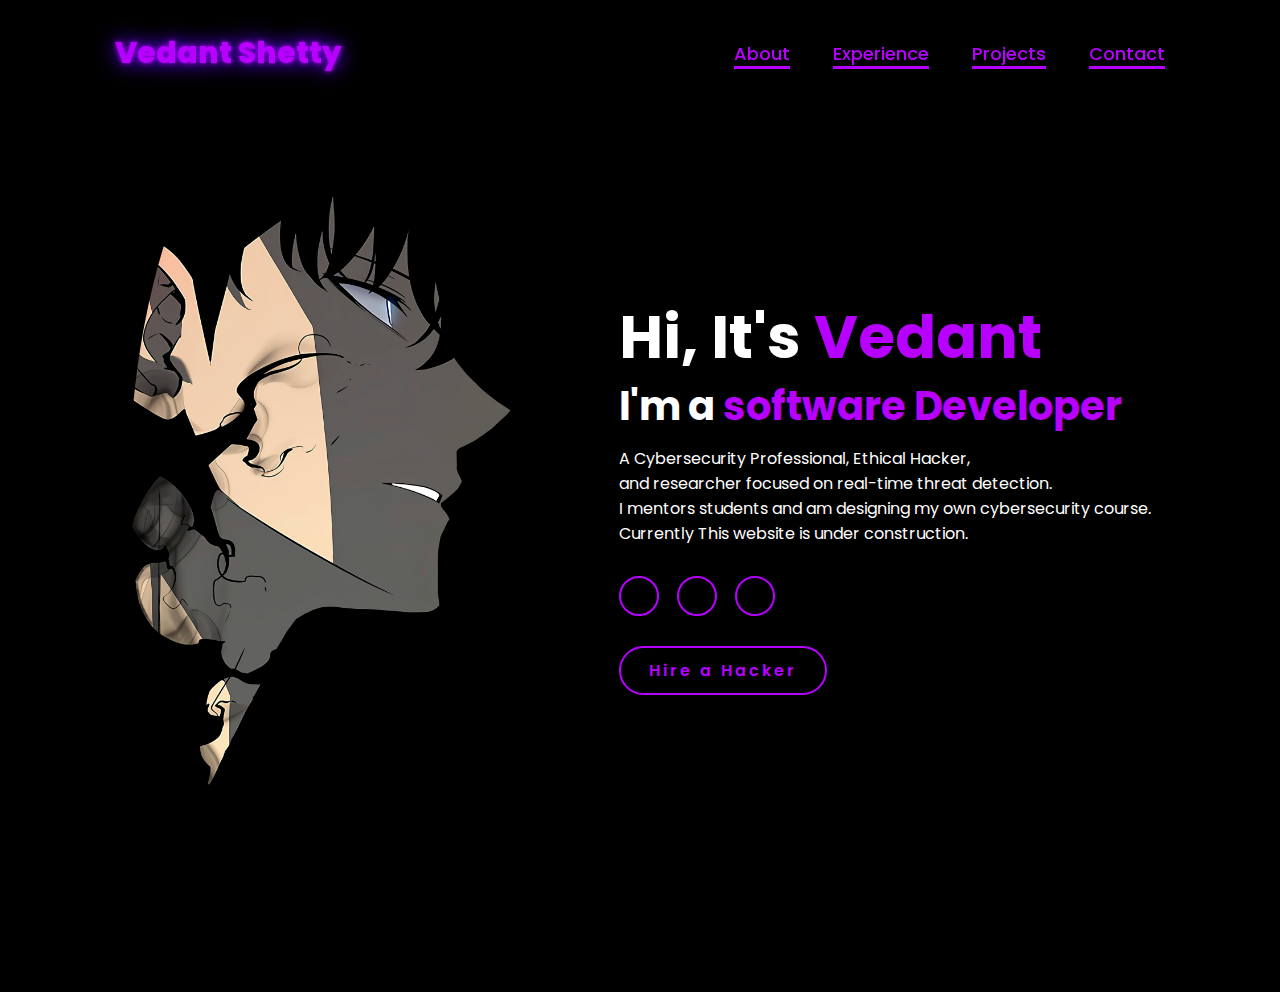
==== index.html @ 790b1e3f "Merge pull request #4 from vedantshetty27/master" ====
<!DOCTYPE html>
<html>
<head>
    <meta charset="UTF-8">
    <meta name="viewport" content="width=device-width, initial-scale=1.0">
    <link rel="stylesheet" href="ref.css">
    <link rel="stylesheet" href="index.css">
    <title>The Lone Ascent</title>
</head>
<body>
    <header>
        <a href="#"class="logo">Vedant Shetty</a>

        <nav> 
            <a href="about.html" class="active">About</a>
            <a href="exp.html" class="active">Experience</a>
            <a href="projects.html" class="active">Projects</a>
            <a href="contact.html" class="active">Contact</a>
        </nav>
    </header>
    <section class="home">
        <div class="home-img">
            <img src="images/main.png" alt="">
        </div>
        <div class="home-content">
            <h1>Hi, It's <span>Vedant</span></h1>
            <h3 class="typing-text">I'm a <span></span></h3>
            <p>A Cybersecurity Professional, Ethical Hacker, </p>
            <p>and researcher focused on real-time threat detection.</p>
            <p>I mentors students and am designing my own cybersecurity course.</p>
            <p>Currently This website is under construction.</p>
            <div class="social-icons">
                <a href="#"><i class="fa-brands fa-linkedin"></i></a>
                <a href="#"><i class="fa-brands fa-github"></i></a>
                <a href="#"><i class="fa-brands fa-x-twitter"></i></a>
            </div>
            <a href="contact.html" class="btn">Hire a Hacker</a>
        </div>
    </section>
</body>
</html>
---- ref.css ----
.fa{font-family:var(--fa-style-family,"Font Awesome 6 Free");font-weight:var(--fa-style,900)}.fa,.fa-brands,.fa-classic,.fa-regular,.fa-sharp,.fa-solid,.fab,.far,.fas{-moz-osx-font-smoothing:grayscale;-webkit-font-smoothing:antialiased;display:var(--fa-display,inline-block);font-style:normal;font-variant:normal;line-height:1;text-rendering:auto}.fa-classic,.fa-regular,.fa-solid,.far,.fas{font-family:"Font Awesome 6 Free"}.fa-brands,.fab{font-family:"Font Awesome 6 Brands"}.fa-1x{font-size:1em}.fa-2x{font-size:2em}.fa-3x{font-size:3em}.fa-4x{font-size:4em}.fa-5x{font-size:5em}.fa-6x{font-size:6em}.fa-7x{font-size:7em}.fa-8x{font-size:8em}.fa-9x{font-size:9em}.fa-10x{font-size:10em}.fa-2xs{font-size:.625em;line-height:.1em;vertical-align:.225em}.fa-xs{font-size:.75em;line-height:.08333em;vertical-align:.125em}.fa-sm{font-size:.875em;line-height:.07143em;vertical-align:.05357em}.fa-lg{font-size:1.25em;line-height:.05em;vertical-align:-.075em}.fa-xl{font-size:1.5em;line-height:.04167em;vertical-align:-.125em}.fa-2xl{font-size:2em;line-height:.03125em;vertical-align:-.1875em}.fa-fw{text-align:center;width:1.25em}.fa-ul{list-style-type:none;margin-left:var(--fa-li-margin,2.5em);padding-left:0}.fa-ul>li{position:relative}.fa-li{left:calc(var(--fa-li-width, 2em)*-1);position:absolute;text-align:center;width:var(--fa-li-width,2em);line-height:inherit}.fa-border{border-radius:var(--fa-border-radius,.1em);border:var(--fa-border-width,.08em) var(--fa-border-style,solid) var(--fa-border-color,#eee);padding:var(--fa-border-padding,.2em .25em .15em)}.fa-pull-left{float:left;margin-right:var(--fa-pull-margin,.3em)}.fa-pull-right{float:right;margin-left:var(--fa-pull-margin,.3em)}.fa-beat{-webkit-animation-name:fa-beat;animation-name:fa-beat;-webkit-animation-delay:var(--fa-animation-delay,0s);animation-delay:var(--fa-animation-delay,0s);-webkit-animation-direction:var(--fa-animation-direction,normal);animation-direction:var(--fa-animation-direction,normal);-webkit-animation-duration:var(--fa-animation-duration,1s);animation-duration:var(--fa-animation-duration,1s);-webkit-animation-iteration-count:var(--fa-animation-iteration-count,infinite);animation-iteration-count:var(--fa-animation-iteration-count,infinite);-webkit-animation-timing-function:var(--fa-animation-timing,ease-in-out);animation-timing-function:var(--fa-animation-timing,ease-in-out)}.fa-bounce{-webkit-animation-name:fa-bounce;animation-name:fa-bounce;-webkit-animation-delay:var(--fa-animation-delay,0s);animation-delay:var(--fa-animation-delay,0s);-webkit-animation-direction:var(--fa-animation-direction,normal);animation-direction:var(--fa-animation-direction,normal);-webkit-animation-duration:var(--fa-animation-duration,1s);animation-duration:var(--fa-animation-duration,1s);-webkit-animation-iteration-count:var(--fa-animation-iteration-count,infinite);animation-iteration-count:var(--fa-animation-iteration-count,infinite);-webkit-animation-timing-function:var(--fa-animation-timing,cubic-bezier(.28,.84,.42,1));animation-timing-function:var(--fa-animation-timing,cubic-bezier(.28,.84,.42,1))}.fa-fade{-webkit-animation-name:fa-fade;animation-name:fa-fade;-webkit-animation-iteration-count:var(--fa-animation-iteration-count,infinite);animation-iteration-count:var(--fa-animation-iteration-count,infinite);-webkit-animation-timing-function:var(--fa-animation-timing,cubic-bezier(.4,0,.6,1));animation-timing-function:var(--fa-animation-timing,cubic-bezier(.4,0,.6,1))}.fa-beat-fade,.fa-fade{-webkit-animation-delay:var(--fa-animation-delay,0s);animation-delay:var(--fa-animation-delay,0s);-webkit-animation-direction:var(--fa-animation-direction,normal);animation-direction:var(--fa-animation-direction,normal);-webkit-animation-duration:var(--fa-animation-duration,1s);animation-duration:var(--fa-animation-duration,1s)}.fa-beat-fade{-webkit-animation-name:fa-beat-fade;animation-name:fa-beat-fade;-webkit-animation-iteration-count:var(--fa-animation-iteration-count,infinite);animation-iteration-count:var(--fa-animation-iteration-count,infinite);-webkit-animation-timing-function:var(--fa-animation-timing,cubic-bezier(.4,0,.6,1));animation-timing-function:var(--fa-animation-timing,cubic-bezier(.4,0,.6,1))}.fa-flip{-webkit-animation-name:fa-flip;animation-name:fa-flip;-webkit-animation-delay:var(--fa-animation-delay,0s);animation-delay:var(--fa-animation-delay,0s);-webkit-animation-direction:var(--fa-animation-direction,normal);animation-direction:var(--fa-animation-direction,normal);-webkit-animation-duration:var(--fa-animation-duration,1s);animation-duration:var(--fa-animation-duration,1s);-webkit-animation-iteration-count:var(--fa-animation-iteration-count,infinite);animation-iteration-count:var(--fa-animation-iteration-count,infinite);-webkit-animation-timing-function:var(--fa-animation-timing,ease-in-out);animation-timing-function:var(--fa-animation-timing,ease-in-out)}.fa-shake{-webkit-animation-name:fa-shake;animation-name:fa-shake;-webkit-animation-duration:var(--fa-animation-duration,1s);animation-duration:var(--fa-animation-duration,1s);-webkit-animation-iteration-count:var(--fa-animation-iteration-count,infinite);animation-iteration-count:var(--fa-animation-iteration-count,infinite);-webkit-animation-timing-function:var(--fa-animation-timing,linear);animation-timing-function:var(--fa-animation-timing,linear)}.fa-shake,.fa-spin{-webkit-animation-delay:var(--fa-animation-delay,0s);animation-delay:var(--fa-animation-delay,0s);-webkit-animation-direction:var(--fa-animation-direction,normal);animation-direction:var(--fa-animation-direction,normal)}.fa-spin{-webkit-animation-name:fa-spin;animation-name:fa-spin;-webkit-animation-duration:var(--fa-animation-duration,2s);animation-duration:var(--fa-animation-duration,2s);-webkit-animation-iteration-count:var(--fa-animation-iteration-count,infinite);animation-iteration-count:var(--fa-animation-iteration-count,infinite);-webkit-animation-timing-function:var(--fa-animation-timing,linear);animation-timing-function:var(--fa-animation-timing,linear)}.fa-spin-reverse{--fa-animation-direction:reverse}.fa-pulse,.fa-spin-pulse{-webkit-animation-name:fa-spin;animation-name:fa-spin;-webkit-animation-direction:var(--fa-animation-direction,normal);animation-direction:var(--fa-animation-direction,normal);-webkit-animation-duration:var(--fa-animation-duration,1s);animation-duration:var(--fa-animation-duration,1s);-webkit-animation-iteration-count:var(--fa-animation-iteration-count,infinite);animation-iteration-count:var(--fa-animation-iteration-count,infinite);-webkit-animation-timing-function:var(--fa-animation-timing,steps(8));animation-timing-function:var(--fa-animation-timing,steps(8))}@media (prefers-reduced-motion:reduce){.fa-beat,.fa-beat-fade,.fa-bounce,.fa-fade,.fa-flip,.fa-pulse,.fa-shake,.fa-spin,.fa-spin-pulse{-webkit-animation-delay:-1ms;animation-delay:-1ms;-webkit-animation-duration:1ms;animation-duration:1ms;-webkit-animation-iteration-count:1;animation-iteration-count:1;-webkit-transition-delay:0s;transition-delay:0s;-webkit-transition-duration:0s;transition-duration:0s}}@-webkit-keyframes fa-beat{0%,90%{-webkit-transform:scale(1);transform:scale(1)}45%{-webkit-transform:scale(var(--fa-beat-scale,1.25));transform:scale(var(--fa-beat-scale,1.25))}}@keyframes fa-beat{0%,90%{-webkit-transform:scale(1);transform:scale(1)}45%{-webkit-transform:scale(var(--fa-beat-scale,1.25));transform:scale(var(--fa-beat-scale,1.25))}}@-webkit-keyframes fa-bounce{0%{-webkit-transform:scale(1) translateY(0);transform:scale(1) translateY(0)}10%{-webkit-transform:scale(var(--fa-bounce-start-scale-x,1.1),var(--fa-bounce-start-scale-y,.9)) translateY(0);transform:scale(var(--fa-bounce-start-scale-x,1.1),var(--fa-bounce-start-scale-y,.9)) translateY(0)}30%{-webkit-transform:scale(var(--fa-bounce-jump-scale-x,.9),var(--fa-bounce-jump-scale-y,1.1)) translateY(var(--fa-bounce-height,-.5em));transform:scale(var(--fa-bounce-jump-scale-x,.9),var(--fa-bounce-jump-scale-y,1.1)) translateY(var(--fa-bounce-height,-.5em))}50%{-webkit-transform:scale(var(--fa-bounce-land-scale-x,1.05),var(--fa-bounce-land-scale-y,.95)) translateY(0);transform:scale(var(--fa-bounce-land-scale-x,1.05),var(--fa-bounce-land-scale-y,.95)) translateY(0)}57%{-webkit-transform:scale(1) translateY(var(--fa-bounce-rebound,-.125em));transform:scale(1) translateY(var(--fa-bounce-rebound,-.125em))}64%{-webkit-transform:scale(1) translateY(0);transform:scale(1) translateY(0)}to{-webkit-transform:scale(1) translateY(0);transform:scale(1) translateY(0)}}@keyframes fa-bounce{0%{-webkit-transform:scale(1) translateY(0);transform:scale(1) translateY(0)}10%{-webkit-transform:scale(var(--fa-bounce-start-scale-x,1.1),var(--fa-bounce-start-scale-y,.9)) translateY(0);transform:scale(var(--fa-bounce-start-scale-x,1.1),var(--fa-bounce-start-scale-y,.9)) translateY(0)}30%{-webkit-transform:scale(var(--fa-bounce-jump-scale-x,.9),var(--fa-bounce-jump-scale-y,1.1)) translateY(var(--fa-bounce-height,-.5em));transform:scale(var(--fa-bounce-jump-scale-x,.9),var(--fa-bounce-jump-scale-y,1.1)) translateY(var(--fa-bounce-height,-.5em))}50%{-webkit-transform:scale(var(--fa-bounce-land-scale-x,1.05),var(--fa-bounce-land-scale-y,.95)) translateY(0);transform:scale(var(--fa-bounce-land-scale-x,1.05),var(--fa-bounce-land-scale-y,.95)) translateY(0)}57%{-webkit-transform:scale(1) translateY(var(--fa-bounce-rebound,-.125em));transform:scale(1) translateY(var(--fa-bounce-rebound,-.125em))}64%{-webkit-transform:scale(1) translateY(0);transform:scale(1) translateY(0)}to{-webkit-transform:scale(1) translateY(0);transform:scale(1) translateY(0)}}@-webkit-keyframes fa-fade{50%{opacity:var(--fa-fade-opacity,.4)}}@keyframes fa-fade{50%{opacity:var(--fa-fade-opacity,.4)}}@-webkit-keyframes fa-beat-fade{0%,to{opacity:var(--fa-beat-fade-opacity,.4);-webkit-transform:scale(1);transform:scale(1)}50%{opacity:1;-webkit-transform:scale(var(--fa-beat-fade-scale,1.125));transform:scale(var(--fa-beat-fade-scale,1.125))}}@keyframes fa-beat-fade{0%,to{opacity:var(--fa-beat-fade-opacity,.4);-webkit-transform:scale(1);transform:scale(1)}50%{opacity:1;-webkit-transform:scale(var(--fa-beat-fade-scale,1.125));transform:scale(var(--fa-beat-fade-scale,1.125))}}@-webkit-keyframes fa-flip{50%{-webkit-transform:rotate3d(var(--fa-flip-x,0),var(--fa-flip-y,1),var(--fa-flip-z,0),var(--fa-flip-angle,-180deg));transform:rotate3d(var(--fa-flip-x,0),var(--fa-flip-y,1),var(--fa-flip-z,0),var(--fa-flip-angle,-180deg))}}@keyframes fa-flip{50%{-webkit-transform:rotate3d(var(--fa-flip-x,0),var(--fa-flip-y,1),var(--fa-flip-z,0),var(--fa-flip-angle,-180deg));transform:rotate3d(var(--fa-flip-x,0),var(--fa-flip-y,1),var(--fa-flip-z,0),var(--fa-flip-angle,-180deg))}}@-webkit-keyframes fa-shake{0%{-webkit-transform:rotate(-15deg);transform:rotate(-15deg)}4%{-webkit-transform:rotate(15deg);transform:rotate(15deg)}8%,24%{-webkit-transform:rotate(-18deg);transform:rotate(-18deg)}12%,28%{-webkit-transform:rotate(18deg);transform:rotate(18deg)}16%{-webkit-transform:rotate(-22deg);transform:rotate(-22deg)}20%{-webkit-transform:rotate(22deg);transform:rotate(22deg)}32%{-webkit-transform:rotate(-12deg);transform:rotate(-12deg)}36%{-webkit-transform:rotate(12deg);transform:rotate(12deg)}40%,to{-webkit-transform:rotate(0deg);transform:rotate(0deg)}}@keyframes fa-shake{0%{-webkit-transform:rotate(-15deg);transform:rotate(-15deg)}4%{-webkit-transform:rotate(15deg);transform:rotate(15deg)}8%,24%{-webkit-transform:rotate(-18deg);transform:rotate(-18deg)}12%,28%{-webkit-transform:rotate(18deg);transform:rotate(18deg)}16%{-webkit-transform:rotate(-22deg);transform:rotate(-22deg)}20%{-webkit-transform:rotate(22deg);transform:rotate(22deg)}32%{-webkit-transform:rotate(-12deg);transform:rotate(-12deg)}36%{-webkit-transform:rotate(12deg);transform:rotate(12deg)}40%,to{-webkit-transform:rotate(0deg);transform:rotate(0deg)}}@-webkit-keyframes fa-spin{0%{-webkit-transform:rotate(0deg);transform:rotate(0deg)}to{-webkit-transform:rotate(1turn);transform:rotate(1turn)}}@keyframes fa-spin{0%{-webkit-transform:rotate(0deg);transform:rotate(0deg)}to{-webkit-transform:rotate(1turn);transform:rotate(1turn)}}.fa-rotate-90{-webkit-transform:rotate(90deg);transform:rotate(90deg)}.fa-rotate-180{-webkit-transform:rotate(180deg);transform:rotate(180deg)}.fa-rotate-270{-webkit-transform:rotate(270deg);transform:rotate(270deg)}.fa-flip-horizontal{-webkit-transform:scaleX(-1);transform:scaleX(-1)}.fa-flip-vertical{-webkit-transform:scaleY(-1);transform:scaleY(-1)}.fa-flip-both,.fa-flip-horizontal.fa-flip-vertical{-webkit-transform:scale(-1);transform:scale(-1)}.fa-rotate-by{-webkit-transform:rotate(var(--fa-rotate-angle,0));transform:rotate(var(--fa-rotate-angle,0))}.fa-stack{display:inline-block;height:2em;line-height:2em;position:relative;vertical-align:middle;width:2.5em}.fa-stack-1x,.fa-stack-2x{left:0;position:absolute;text-align:center;width:100%;z-index:var(--fa-stack-z-index,auto)}.fa-stack-1x{line-height:inherit}.fa-stack-2x{font-size:2em}.fa-inverse{color:var(--fa-inverse,#fff)}

.fa-0:before{content:"\30"}.fa-1:before{content:"\31"}.fa-2:before{content:"\32"}.fa-3:before{content:"\33"}.fa-4:before{content:"\34"}.fa-5:before{content:"\35"}.fa-6:before{content:"\36"}.fa-7:before{content:"\37"}.fa-8:before{content:"\38"}.fa-9:before{content:"\39"}.fa-fill-drip:before{content:"\f576"}.fa-arrows-to-circle:before{content:"\e4bd"}.fa-chevron-circle-right:before,.fa-circle-chevron-right:before{content:"\f138"}.fa-at:before{content:"\40"}.fa-trash-alt:before,.fa-trash-can:before{content:"\f2ed"}.fa-text-height:before{content:"\f034"}.fa-user-times:before,.fa-user-xmark:before{content:"\f235"}.fa-stethoscope:before{content:"\f0f1"}.fa-comment-alt:before,.fa-message:before{content:"\f27a"}.fa-info:before{content:"\f129"}.fa-compress-alt:before,.fa-down-left-and-up-right-to-center:before{content:"\f422"}.fa-explosion:before{content:"\e4e9"}.fa-file-alt:before,.fa-file-lines:before,.fa-file-text:before{content:"\f15c"}.fa-wave-square:before{content:"\f83e"}.fa-ring:before{content:"\f70b"}.fa-building-un:before{content:"\e4d9"}.fa-dice-three:before{content:"\f527"}.fa-calendar-alt:before,.fa-calendar-days:before{content:"\f073"}.fa-anchor-circle-check:before{content:"\e4aa"}.fa-building-circle-arrow-right:before{content:"\e4d1"}.fa-volleyball-ball:before,.fa-volleyball:before{content:"\f45f"}.fa-arrows-up-to-line:before{content:"\e4c2"}.fa-sort-desc:before,.fa-sort-down:before{content:"\f0dd"}.fa-circle-minus:before,.fa-minus-circle:before{content:"\f056"}.fa-door-open:before{content:"\f52b"}.fa-right-from-bracket:before,.fa-sign-out-alt:before{content:"\f2f5"}.fa-atom:before{content:"\f5d2"}.fa-soap:before{content:"\e06e"}.fa-heart-music-camera-bolt:before,.fa-icons:before{content:"\f86d"}.fa-microphone-alt-slash:before,.fa-microphone-lines-slash:before{content:"\f539"}.fa-bridge-circle-check:before{content:"\e4c9"}.fa-pump-medical:before{content:"\e06a"}.fa-fingerprint:before{content:"\f577"}.fa-hand-point-right:before{content:"\f0a4"}.fa-magnifying-glass-location:before,.fa-search-location:before{content:"\f689"}.fa-forward-step:before,.fa-step-forward:before{content:"\f051"}.fa-face-smile-beam:before,.fa-smile-beam:before{content:"\f5b8"}.fa-flag-checkered:before{content:"\f11e"}.fa-football-ball:before,.fa-football:before{content:"\f44e"}.fa-school-circle-exclamation:before{content:"\e56c"}.fa-crop:before{content:"\f125"}.fa-angle-double-down:before,.fa-angles-down:before{content:"\f103"}.fa-users-rectangle:before{content:"\e594"}.fa-people-roof:before{content:"\e537"}.fa-people-line:before{content:"\e534"}.fa-beer-mug-empty:before,.fa-beer:before{content:"\f0fc"}.fa-diagram-predecessor:before{content:"\e477"}.fa-arrow-up-long:before,.fa-long-arrow-up:before{content:"\f176"}.fa-burn:before,.fa-fire-flame-simple:before{content:"\f46a"}.fa-male:before,.fa-person:before{content:"\f183"}.fa-laptop:before{content:"\f109"}.fa-file-csv:before{content:"\f6dd"}.fa-menorah:before{content:"\f676"}.fa-truck-plane:before{content:"\e58f"}.fa-record-vinyl:before{content:"\f8d9"}.fa-face-grin-stars:before,.fa-grin-stars:before{content:"\f587"}.fa-bong:before{content:"\f55c"}.fa-pastafarianism:before,.fa-spaghetti-monster-flying:before{content:"\f67b"}.fa-arrow-down-up-across-line:before{content:"\e4af"}.fa-spoon:before,.fa-utensil-spoon:before{content:"\f2e5"}.fa-jar-wheat:before{content:"\e517"}.fa-envelopes-bulk:before,.fa-mail-bulk:before{content:"\f674"}.fa-file-circle-exclamation:before{content:"\e4eb"}.fa-circle-h:before,.fa-hospital-symbol:before{content:"\f47e"}.fa-pager:before{content:"\f815"}.fa-address-book:before,.fa-contact-book:before{content:"\f2b9"}.fa-strikethrough:before{content:"\f0cc"}.fa-k:before{content:"\4b"}.fa-landmark-flag:before{content:"\e51c"}.fa-pencil-alt:before,.fa-pencil:before{content:"\f303"}.fa-backward:before{content:"\f04a"}.fa-caret-right:before{content:"\f0da"}.fa-comments:before{content:"\f086"}.fa-file-clipboard:before,.fa-paste:before{content:"\f0ea"}.fa-code-pull-request:before{content:"\e13c"}.fa-clipboard-list:before{content:"\f46d"}.fa-truck-loading:before,.fa-truck-ramp-box:before{content:"\f4de"}.fa-user-check:before{content:"\f4fc"}.fa-vial-virus:before{content:"\e597"}.fa-sheet-plastic:before{content:"\e571"}.fa-blog:before{content:"\f781"}.fa-user-ninja:before{content:"\f504"}.fa-person-arrow-up-from-line:before{content:"\e539"}.fa-scroll-torah:before,.fa-torah:before{content:"\f6a0"}.fa-broom-ball:before,.fa-quidditch-broom-ball:before,.fa-quidditch:before{content:"\f458"}.fa-toggle-off:before{content:"\f204"}.fa-archive:before,.fa-box-archive:before{content:"\f187"}.fa-person-drowning:before{content:"\e545"}.fa-arrow-down-9-1:before,.fa-sort-numeric-desc:before,.fa-sort-numeric-down-alt:before{content:"\f886"}.fa-face-grin-tongue-squint:before,.fa-grin-tongue-squint:before{content:"\f58a"}.fa-spray-can:before{content:"\f5bd"}.fa-truck-monster:before{content:"\f63b"}.fa-w:before{content:"\57"}.fa-earth-africa:before,.fa-globe-africa:before{content:"\f57c"}.fa-rainbow:before{content:"\f75b"}.fa-circle-notch:before{content:"\f1ce"}.fa-tablet-alt:before,.fa-tablet-screen-button:before{content:"\f3fa"}.fa-paw:before{content:"\f1b0"}.fa-cloud:before{content:"\f0c2"}.fa-trowel-bricks:before{content:"\e58a"}.fa-face-flushed:before,.fa-flushed:before{content:"\f579"}.fa-hospital-user:before{content:"\f80d"}.fa-tent-arrow-left-right:before{content:"\e57f"}.fa-gavel:before,.fa-legal:before{content:"\f0e3"}.fa-binoculars:before{content:"\f1e5"}.fa-microphone-slash:before{content:"\f131"}.fa-box-tissue:before{content:"\e05b"}.fa-motorcycle:before{content:"\f21c"}.fa-bell-concierge:before,.fa-concierge-bell:before{content:"\f562"}.fa-pen-ruler:before,.fa-pencil-ruler:before{content:"\f5ae"}.fa-people-arrows-left-right:before,.fa-people-arrows:before{content:"\e068"}.fa-mars-and-venus-burst:before{content:"\e523"}.fa-caret-square-right:before,.fa-square-caret-right:before{content:"\f152"}.fa-cut:before,.fa-scissors:before{content:"\f0c4"}.fa-sun-plant-wilt:before{content:"\e57a"}.fa-toilets-portable:before{content:"\e584"}.fa-hockey-puck:before{content:"\f453"}.fa-table:before{content:"\f0ce"}.fa-magnifying-glass-arrow-right:before{content:"\e521"}.fa-digital-tachograph:before,.fa-tachograph-digital:before{content:"\f566"}.fa-users-slash:before{content:"\e073"}.fa-clover:before{content:"\e139"}.fa-mail-reply:before,.fa-reply:before{content:"\f3e5"}.fa-star-and-crescent:before{content:"\f699"}.fa-house-fire:before{content:"\e50c"}.fa-minus-square:before,.fa-square-minus:before{content:"\f146"}.fa-helicopter:before{content:"\f533"}.fa-compass:before{content:"\f14e"}.fa-caret-square-down:before,.fa-square-caret-down:before{content:"\f150"}.fa-file-circle-question:before{content:"\e4ef"}.fa-laptop-code:before{content:"\f5fc"}.fa-swatchbook:before{content:"\f5c3"}.fa-prescription-bottle:before{content:"\f485"}.fa-bars:before,.fa-navicon:before{content:"\f0c9"}.fa-people-group:before{content:"\e533"}.fa-hourglass-3:before,.fa-hourglass-end:before{content:"\f253"}.fa-heart-broken:before,.fa-heart-crack:before{content:"\f7a9"}.fa-external-link-square-alt:before,.fa-square-up-right:before{content:"\f360"}.fa-face-kiss-beam:before,.fa-kiss-beam:before{content:"\f597"}.fa-film:before{content:"\f008"}.fa-ruler-horizontal:before{content:"\f547"}.fa-people-robbery:before{content:"\e536"}.fa-lightbulb:before{content:"\f0eb"}.fa-caret-left:before{content:"\f0d9"}.fa-circle-exclamation:before,.fa-exclamation-circle:before{content:"\f06a"}.fa-school-circle-xmark:before{content:"\e56d"}.fa-arrow-right-from-bracket:before,.fa-sign-out:before{content:"\f08b"}.fa-chevron-circle-down:before,.fa-circle-chevron-down:before{content:"\f13a"}.fa-unlock-alt:before,.fa-unlock-keyhole:before{content:"\f13e"}.fa-cloud-showers-heavy:before{content:"\f740"}.fa-headphones-alt:before,.fa-headphones-simple:before{content:"\f58f"}.fa-sitemap:before{content:"\f0e8"}.fa-circle-dollar-to-slot:before,.fa-donate:before{content:"\f4b9"}.fa-memory:before{content:"\f538"}.fa-road-spikes:before{content:"\e568"}.fa-fire-burner:before{content:"\e4f1"}.fa-flag:before{content:"\f024"}.fa-hanukiah:before{content:"\f6e6"}.fa-feather:before{content:"\f52d"}.fa-volume-down:before,.fa-volume-low:before{content:"\f027"}.fa-comment-slash:before{content:"\f4b3"}.fa-cloud-sun-rain:before{content:"\f743"}.fa-compress:before{content:"\f066"}.fa-wheat-alt:before,.fa-wheat-awn:before{content:"\e2cd"}.fa-ankh:before{content:"\f644"}.fa-hands-holding-child:before{content:"\e4fa"}.fa-asterisk:before{content:"\2a"}.fa-check-square:before,.fa-square-check:before{content:"\f14a"}.fa-peseta-sign:before{content:"\e221"}.fa-header:before,.fa-heading:before{content:"\f1dc"}.fa-ghost:before{content:"\f6e2"}.fa-list-squares:before,.fa-list:before{content:"\f03a"}.fa-phone-square-alt:before,.fa-square-phone-flip:before{content:"\f87b"}.fa-cart-plus:before{content:"\f217"}.fa-gamepad:before{content:"\f11b"}.fa-circle-dot:before,.fa-dot-circle:before{content:"\f192"}.fa-dizzy:before,.fa-face-dizzy:before{content:"\f567"}.fa-egg:before{content:"\f7fb"}.fa-house-medical-circle-xmark:before{content:"\e513"}.fa-campground:before{content:"\f6bb"}.fa-folder-plus:before{content:"\f65e"}.fa-futbol-ball:before,.fa-futbol:before,.fa-soccer-ball:before{content:"\f1e3"}.fa-paint-brush:before,.fa-paintbrush:before{content:"\f1fc"}.fa-lock:before{content:"\f023"}.fa-gas-pump:before{content:"\f52f"}.fa-hot-tub-person:before,.fa-hot-tub:before{content:"\f593"}.fa-map-location:before,.fa-map-marked:before{content:"\f59f"}.fa-house-flood-water:before{content:"\e50e"}.fa-tree:before{content:"\f1bb"}.fa-bridge-lock:before{content:"\e4cc"}.fa-sack-dollar:before{content:"\f81d"}.fa-edit:before,.fa-pen-to-square:before{content:"\f044"}.fa-car-side:before{content:"\f5e4"}.fa-share-alt:before,.fa-share-nodes:before{content:"\f1e0"}.fa-heart-circle-minus:before{content:"\e4ff"}.fa-hourglass-2:before,.fa-hourglass-half:before{content:"\f252"}.fa-microscope:before{content:"\f610"}.fa-sink:before{content:"\e06d"}.fa-bag-shopping:before,.fa-shopping-bag:before{content:"\f290"}.fa-arrow-down-z-a:before,.fa-sort-alpha-desc:before,.fa-sort-alpha-down-alt:before{content:"\f881"}.fa-mitten:before{content:"\f7b5"}.fa-person-rays:before{content:"\e54d"}.fa-users:before{content:"\f0c0"}.fa-eye-slash:before{content:"\f070"}.fa-flask-vial:before{content:"\e4f3"}.fa-hand-paper:before,.fa-hand:before{content:"\f256"}.fa-om:before{content:"\f679"}.fa-worm:before{content:"\e599"}.fa-house-circle-xmark:before{content:"\e50b"}.fa-plug:before{content:"\f1e6"}.fa-chevron-up:before{content:"\f077"}.fa-hand-spock:before{content:"\f259"}.fa-stopwatch:before{content:"\f2f2"}.fa-face-kiss:before,.fa-kiss:before{content:"\f596"}.fa-bridge-circle-xmark:before{content:"\e4cb"}.fa-face-grin-tongue:before,.fa-grin-tongue:before{content:"\f589"}.fa-chess-bishop:before{content:"\f43a"}.fa-face-grin-wink:before,.fa-grin-wink:before{content:"\f58c"}.fa-deaf:before,.fa-deafness:before,.fa-ear-deaf:before,.fa-hard-of-hearing:before{content:"\f2a4"}.fa-road-circle-check:before{content:"\e564"}.fa-dice-five:before{content:"\f523"}.fa-rss-square:before,.fa-square-rss:before{content:"\f143"}.fa-land-mine-on:before{content:"\e51b"}.fa-i-cursor:before{content:"\f246"}.fa-stamp:before{content:"\f5bf"}.fa-stairs:before{content:"\e289"}.fa-i:before{content:"\49"}.fa-hryvnia-sign:before,.fa-hryvnia:before{content:"\f6f2"}.fa-pills:before{content:"\f484"}.fa-face-grin-wide:before,.fa-grin-alt:before{content:"\f581"}.fa-tooth:before{content:"\f5c9"}.fa-v:before{content:"\56"}.fa-bangladeshi-taka-sign:before{content:"\e2e6"}.fa-bicycle:before{content:"\f206"}.fa-rod-asclepius:before,.fa-rod-snake:before,.fa-staff-aesculapius:before,.fa-staff-snake:before{content:"\e579"}.fa-head-side-cough-slash:before{content:"\e062"}.fa-ambulance:before,.fa-truck-medical:before{content:"\f0f9"}.fa-wheat-awn-circle-exclamation:before{content:"\e598"}.fa-snowman:before{content:"\f7d0"}.fa-mortar-pestle:before{content:"\f5a7"}.fa-road-barrier:before{content:"\e562"}.fa-school:before{content:"\f549"}.fa-igloo:before{content:"\f7ae"}.fa-joint:before{content:"\f595"}.fa-angle-right:before{content:"\f105"}.fa-horse:before{content:"\f6f0"}.fa-q:before{content:"\51"}.fa-g:before{content:"\47"}.fa-notes-medical:before{content:"\f481"}.fa-temperature-2:before,.fa-temperature-half:before,.fa-thermometer-2:before,.fa-thermometer-half:before{content:"\f2c9"}.fa-dong-sign:before{content:"\e169"}.fa-capsules:before{content:"\f46b"}.fa-poo-bolt:before,.fa-poo-storm:before{content:"\f75a"}.fa-face-frown-open:before,.fa-frown-open:before{content:"\f57a"}.fa-hand-point-up:before{content:"\f0a6"}.fa-money-bill:before{content:"\f0d6"}.fa-bookmark:before{content:"\f02e"}.fa-align-justify:before{content:"\f039"}.fa-umbrella-beach:before{content:"\f5ca"}.fa-helmet-un:before{content:"\e503"}.fa-bullseye:before{content:"\f140"}.fa-bacon:before{content:"\f7e5"}.fa-hand-point-down:before{content:"\f0a7"}.fa-arrow-up-from-bracket:before{content:"\e09a"}.fa-folder-blank:before,.fa-folder:before{content:"\f07b"}.fa-file-medical-alt:before,.fa-file-waveform:before{content:"\f478"}.fa-radiation:before{content:"\f7b9"}.fa-chart-simple:before{content:"\e473"}.fa-mars-stroke:before{content:"\f229"}.fa-vial:before{content:"\f492"}.fa-dashboard:before,.fa-gauge-med:before,.fa-gauge:before,.fa-tachometer-alt-average:before{content:"\f624"}.fa-magic-wand-sparkles:before,.fa-wand-magic-sparkles:before{content:"\e2ca"}.fa-e:before{content:"\45"}.fa-pen-alt:before,.fa-pen-clip:before{content:"\f305"}.fa-bridge-circle-exclamation:before{content:"\e4ca"}.fa-user:before{content:"\f007"}.fa-school-circle-check:before{content:"\e56b"}.fa-dumpster:before{content:"\f793"}.fa-shuttle-van:before,.fa-van-shuttle:before{content:"\f5b6"}.fa-building-user:before{content:"\e4da"}.fa-caret-square-left:before,.fa-square-caret-left:before{content:"\f191"}.fa-highlighter:before{content:"\f591"}.fa-key:before{content:"\f084"}.fa-bullhorn:before{content:"\f0a1"}.fa-globe:before{content:"\f0ac"}.fa-synagogue:before{content:"\f69b"}.fa-person-half-dress:before{content:"\e548"}.fa-road-bridge:before{content:"\e563"}.fa-location-arrow:before{content:"\f124"}.fa-c:before{content:"\43"}.fa-tablet-button:before{content:"\f10a"}.fa-building-lock:before{content:"\e4d6"}.fa-pizza-slice:before{content:"\f818"}.fa-money-bill-wave:before{content:"\f53a"}.fa-area-chart:before,.fa-chart-area:before{content:"\f1fe"}.fa-house-flag:before{content:"\e50d"}.fa-person-circle-minus:before{content:"\e540"}.fa-ban:before,.fa-cancel:before{content:"\f05e"}.fa-camera-rotate:before{content:"\e0d8"}.fa-air-freshener:before,.fa-spray-can-sparkles:before{content:"\f5d0"}.fa-star:before{content:"\f005"}.fa-repeat:before{content:"\f363"}.fa-cross:before{content:"\f654"}.fa-box:before{content:"\f466"}.fa-venus-mars:before{content:"\f228"}.fa-arrow-pointer:before,.fa-mouse-pointer:before{content:"\f245"}.fa-expand-arrows-alt:before,.fa-maximize:before{content:"\f31e"}.fa-charging-station:before{content:"\f5e7"}.fa-shapes:before,.fa-triangle-circle-square:before{content:"\f61f"}.fa-random:before,.fa-shuffle:before{content:"\f074"}.fa-person-running:before,.fa-running:before{content:"\f70c"}.fa-mobile-retro:before{content:"\e527"}.fa-grip-lines-vertical:before{content:"\f7a5"}.fa-spider:before{content:"\f717"}.fa-hands-bound:before{content:"\e4f9"}.fa-file-invoice-dollar:before{content:"\f571"}.fa-plane-circle-exclamation:before{content:"\e556"}.fa-x-ray:before{content:"\f497"}.fa-spell-check:before{content:"\f891"}.fa-slash:before{content:"\f715"}.fa-computer-mouse:before,.fa-mouse:before{content:"\f8cc"}.fa-arrow-right-to-bracket:before,.fa-sign-in:before{content:"\f090"}.fa-shop-slash:before,.fa-store-alt-slash:before{content:"\e070"}.fa-server:before{content:"\f233"}.fa-virus-covid-slash:before{content:"\e4a9"}.fa-shop-lock:before{content:"\e4a5"}.fa-hourglass-1:before,.fa-hourglass-start:before{content:"\f251"}.fa-blender-phone:before{content:"\f6b6"}.fa-building-wheat:before{content:"\e4db"}.fa-person-breastfeeding:before{content:"\e53a"}.fa-right-to-bracket:before,.fa-sign-in-alt:before{content:"\f2f6"}.fa-venus:before{content:"\f221"}.fa-passport:before{content:"\f5ab"}.fa-heart-pulse:before,.fa-heartbeat:before{content:"\f21e"}.fa-people-carry-box:before,.fa-people-carry:before{content:"\f4ce"}.fa-temperature-high:before{content:"\f769"}.fa-microchip:before{content:"\f2db"}.fa-crown:before{content:"\f521"}.fa-weight-hanging:before{content:"\f5cd"}.fa-xmarks-lines:before{content:"\e59a"}.fa-file-prescription:before{content:"\f572"}.fa-weight-scale:before,.fa-weight:before{content:"\f496"}.fa-user-friends:before,.fa-user-group:before{content:"\f500"}.fa-arrow-up-a-z:before,.fa-sort-alpha-up:before{content:"\f15e"}.fa-chess-knight:before{content:"\f441"}.fa-face-laugh-squint:before,.fa-laugh-squint:before{content:"\f59b"}.fa-wheelchair:before{content:"\f193"}.fa-arrow-circle-up:before,.fa-circle-arrow-up:before{content:"\f0aa"}.fa-toggle-on:before{content:"\f205"}.fa-person-walking:before,.fa-walking:before{content:"\f554"}.fa-l:before{content:"\4c"}.fa-fire:before{content:"\f06d"}.fa-bed-pulse:before,.fa-procedures:before{content:"\f487"}.fa-shuttle-space:before,.fa-space-shuttle:before{content:"\f197"}.fa-face-laugh:before,.fa-laugh:before{content:"\f599"}.fa-folder-open:before{content:"\f07c"}.fa-heart-circle-plus:before{content:"\e500"}.fa-code-fork:before{content:"\e13b"}.fa-city:before{content:"\f64f"}.fa-microphone-alt:before,.fa-microphone-lines:before{content:"\f3c9"}.fa-pepper-hot:before{content:"\f816"}.fa-unlock:before{content:"\f09c"}.fa-colon-sign:before{content:"\e140"}.fa-headset:before{content:"\f590"}.fa-store-slash:before{content:"\e071"}.fa-road-circle-xmark:before{content:"\e566"}.fa-user-minus:before{content:"\f503"}.fa-mars-stroke-up:before,.fa-mars-stroke-v:before{content:"\f22a"}.fa-champagne-glasses:before,.fa-glass-cheers:before{content:"\f79f"}.fa-clipboard:before{content:"\f328"}.fa-house-circle-exclamation:before{content:"\e50a"}.fa-file-arrow-up:before,.fa-file-upload:before{content:"\f574"}.fa-wifi-3:before,.fa-wifi-strong:before,.fa-wifi:before{content:"\f1eb"}.fa-bath:before,.fa-bathtub:before{content:"\f2cd"}.fa-underline:before{content:"\f0cd"}.fa-user-edit:before,.fa-user-pen:before{content:"\f4ff"}.fa-signature:before{content:"\f5b7"}.fa-stroopwafel:before{content:"\f551"}.fa-bold:before{content:"\f032"}.fa-anchor-lock:before{content:"\e4ad"}.fa-building-ngo:before{content:"\e4d7"}.fa-manat-sign:before{content:"\e1d5"}.fa-not-equal:before{content:"\f53e"}.fa-border-style:before,.fa-border-top-left:before{content:"\f853"}.fa-map-location-dot:before,.fa-map-marked-alt:before{content:"\f5a0"}.fa-jedi:before{content:"\f669"}.fa-poll:before,.fa-square-poll-vertical:before{content:"\f681"}.fa-mug-hot:before{content:"\f7b6"}.fa-battery-car:before,.fa-car-battery:before{content:"\f5df"}.fa-gift:before{content:"\f06b"}.fa-dice-two:before{content:"\f528"}.fa-chess-queen:before{content:"\f445"}.fa-glasses:before{content:"\f530"}.fa-chess-board:before{content:"\f43c"}.fa-building-circle-check:before{content:"\e4d2"}.fa-person-chalkboard:before{content:"\e53d"}.fa-mars-stroke-h:before,.fa-mars-stroke-right:before{content:"\f22b"}.fa-hand-back-fist:before,.fa-hand-rock:before{content:"\f255"}.fa-caret-square-up:before,.fa-square-caret-up:before{content:"\f151"}.fa-cloud-showers-water:before{content:"\e4e4"}.fa-bar-chart:before,.fa-chart-bar:before{content:"\f080"}.fa-hands-bubbles:before,.fa-hands-wash:before{content:"\e05e"}.fa-less-than-equal:before{content:"\f537"}.fa-train:before{content:"\f238"}.fa-eye-low-vision:before,.fa-low-vision:before{content:"\f2a8"}.fa-crow:before{content:"\f520"}.fa-sailboat:before{content:"\e445"}.fa-window-restore:before{content:"\f2d2"}.fa-plus-square:before,.fa-square-plus:before{content:"\f0fe"}.fa-torii-gate:before{content:"\f6a1"}.fa-frog:before{content:"\f52e"}.fa-bucket:before{content:"\e4cf"}.fa-image:before{content:"\f03e"}.fa-microphone:before{content:"\f130"}.fa-cow:before{content:"\f6c8"}.fa-caret-up:before{content:"\f0d8"}.fa-screwdriver:before{content:"\f54a"}.fa-folder-closed:before{content:"\e185"}.fa-house-tsunami:before{content:"\e515"}.fa-square-nfi:before{content:"\e576"}.fa-arrow-up-from-ground-water:before{content:"\e4b5"}.fa-glass-martini-alt:before,.fa-martini-glass:before{content:"\f57b"}.fa-rotate-back:before,.fa-rotate-backward:before,.fa-rotate-left:before,.fa-undo-alt:before{content:"\f2ea"}.fa-columns:before,.fa-table-columns:before{content:"\f0db"}.fa-lemon:before{content:"\f094"}.fa-head-side-mask:before{content:"\e063"}.fa-handshake:before{content:"\f2b5"}.fa-gem:before{content:"\f3a5"}.fa-dolly-box:before,.fa-dolly:before{content:"\f472"}.fa-smoking:before{content:"\f48d"}.fa-compress-arrows-alt:before,.fa-minimize:before{content:"\f78c"}.fa-monument:before{content:"\f5a6"}.fa-snowplow:before{content:"\f7d2"}.fa-angle-double-right:before,.fa-angles-right:before{content:"\f101"}.fa-cannabis:before{content:"\f55f"}.fa-circle-play:before,.fa-play-circle:before{content:"\f144"}.fa-tablets:before{content:"\f490"}.fa-ethernet:before{content:"\f796"}.fa-eur:before,.fa-euro-sign:before,.fa-euro:before{content:"\f153"}.fa-chair:before{content:"\f6c0"}.fa-check-circle:before,.fa-circle-check:before{content:"\f058"}.fa-circle-stop:before,.fa-stop-circle:before{content:"\f28d"}.fa-compass-drafting:before,.fa-drafting-compass:before{content:"\f568"}.fa-plate-wheat:before{content:"\e55a"}.fa-icicles:before{content:"\f7ad"}.fa-person-shelter:before{content:"\e54f"}.fa-neuter:before{content:"\f22c"}.fa-id-badge:before{content:"\f2c1"}.fa-marker:before{content:"\f5a1"}.fa-face-laugh-beam:before,.fa-laugh-beam:before{content:"\f59a"}.fa-helicopter-symbol:before{content:"\e502"}.fa-universal-access:before{content:"\f29a"}.fa-chevron-circle-up:before,.fa-circle-chevron-up:before{content:"\f139"}.fa-lari-sign:before{content:"\e1c8"}.fa-volcano:before{content:"\f770"}.fa-person-walking-dashed-line-arrow-right:before{content:"\e553"}.fa-gbp:before,.fa-pound-sign:before,.fa-sterling-sign:before{content:"\f154"}.fa-viruses:before{content:"\e076"}.fa-square-person-confined:before{content:"\e577"}.fa-user-tie:before{content:"\f508"}.fa-arrow-down-long:before,.fa-long-arrow-down:before{content:"\f175"}.fa-tent-arrow-down-to-line:before{content:"\e57e"}.fa-certificate:before{content:"\f0a3"}.fa-mail-reply-all:before,.fa-reply-all:before{content:"\f122"}.fa-suitcase:before{content:"\f0f2"}.fa-person-skating:before,.fa-skating:before{content:"\f7c5"}.fa-filter-circle-dollar:before,.fa-funnel-dollar:before{content:"\f662"}.fa-camera-retro:before{content:"\f083"}.fa-arrow-circle-down:before,.fa-circle-arrow-down:before{content:"\f0ab"}.fa-arrow-right-to-file:before,.fa-file-import:before{content:"\f56f"}.fa-external-link-square:before,.fa-square-arrow-up-right:before{content:"\f14c"}.fa-box-open:before{content:"\f49e"}.fa-scroll:before{content:"\f70e"}.fa-spa:before{content:"\f5bb"}.fa-location-pin-lock:before{content:"\e51f"}.fa-pause:before{content:"\f04c"}.fa-hill-avalanche:before{content:"\e507"}.fa-temperature-0:before,.fa-temperature-empty:before,.fa-thermometer-0:before,.fa-thermometer-empty:before{content:"\f2cb"}.fa-bomb:before{content:"\f1e2"}.fa-registered:before{content:"\f25d"}.fa-address-card:before,.fa-contact-card:before,.fa-vcard:before{content:"\f2bb"}.fa-balance-scale-right:before,.fa-scale-unbalanced-flip:before{content:"\f516"}.fa-subscript:before{content:"\f12c"}.fa-diamond-turn-right:before,.fa-directions:before{content:"\f5eb"}.fa-burst:before{content:"\e4dc"}.fa-house-laptop:before,.fa-laptop-house:before{content:"\e066"}.fa-face-tired:before,.fa-tired:before{content:"\f5c8"}.fa-money-bills:before{content:"\e1f3"}.fa-smog:before{content:"\f75f"}.fa-crutch:before{content:"\f7f7"}.fa-cloud-arrow-up:before,.fa-cloud-upload-alt:before,.fa-cloud-upload:before{content:"\f0ee"}.fa-palette:before{content:"\f53f"}.fa-arrows-turn-right:before{content:"\e4c0"}.fa-vest:before{content:"\e085"}.fa-ferry:before{content:"\e4ea"}.fa-arrows-down-to-people:before{content:"\e4b9"}.fa-seedling:before,.fa-sprout:before{content:"\f4d8"}.fa-arrows-alt-h:before,.fa-left-right:before{content:"\f337"}.fa-boxes-packing:before{content:"\e4c7"}.fa-arrow-circle-left:before,.fa-circle-arrow-left:before{content:"\f0a8"}.fa-group-arrows-rotate:before{content:"\e4f6"}.fa-bowl-food:before{content:"\e4c6"}.fa-candy-cane:before{content:"\f786"}.fa-arrow-down-wide-short:before,.fa-sort-amount-asc:before,.fa-sort-amount-down:before{content:"\f160"}.fa-cloud-bolt:before,.fa-thunderstorm:before{content:"\f76c"}.fa-remove-format:before,.fa-text-slash:before{content:"\f87d"}.fa-face-smile-wink:before,.fa-smile-wink:before{content:"\f4da"}.fa-file-word:before{content:"\f1c2"}.fa-file-powerpoint:before{content:"\f1c4"}.fa-arrows-h:before,.fa-arrows-left-right:before{content:"\f07e"}.fa-house-lock:before{content:"\e510"}.fa-cloud-arrow-down:before,.fa-cloud-download-alt:before,.fa-cloud-download:before{content:"\f0ed"}.fa-children:before{content:"\e4e1"}.fa-blackboard:before,.fa-chalkboard:before{content:"\f51b"}.fa-user-alt-slash:before,.fa-user-large-slash:before{content:"\f4fa"}.fa-envelope-open:before{content:"\f2b6"}.fa-handshake-alt-slash:before,.fa-handshake-simple-slash:before{content:"\e05f"}.fa-mattress-pillow:before{content:"\e525"}.fa-guarani-sign:before{content:"\e19a"}.fa-arrows-rotate:before,.fa-refresh:before,.fa-sync:before{content:"\f021"}.fa-fire-extinguisher:before{content:"\f134"}.fa-cruzeiro-sign:before{content:"\e152"}.fa-greater-than-equal:before{content:"\f532"}.fa-shield-alt:before,.fa-shield-halved:before{content:"\f3ed"}.fa-atlas:before,.fa-book-atlas:before{content:"\f558"}.fa-virus:before{content:"\e074"}.fa-envelope-circle-check:before{content:"\e4e8"}.fa-layer-group:before{content:"\f5fd"}.fa-arrows-to-dot:before{content:"\e4be"}.fa-archway:before{content:"\f557"}.fa-heart-circle-check:before{content:"\e4fd"}.fa-house-chimney-crack:before,.fa-house-damage:before{content:"\f6f1"}.fa-file-archive:before,.fa-file-zipper:before{content:"\f1c6"}.fa-square:before{content:"\f0c8"}.fa-glass-martini:before,.fa-martini-glass-empty:before{content:"\f000"}.fa-couch:before{content:"\f4b8"}.fa-cedi-sign:before{content:"\e0df"}.fa-italic:before{content:"\f033"}.fa-table-cells-column-lock:before{content:"\e678"}.fa-church:before{content:"\f51d"}.fa-comments-dollar:before{content:"\f653"}.fa-democrat:before{content:"\f747"}.fa-z:before{content:"\5a"}.fa-person-skiing:before,.fa-skiing:before{content:"\f7c9"}.fa-road-lock:before{content:"\e567"}.fa-a:before{content:"\41"}.fa-temperature-arrow-down:before,.fa-temperature-down:before{content:"\e03f"}.fa-feather-alt:before,.fa-feather-pointed:before{content:"\f56b"}.fa-p:before{content:"\50"}.fa-snowflake:before{content:"\f2dc"}.fa-newspaper:before{content:"\f1ea"}.fa-ad:before,.fa-rectangle-ad:before{content:"\f641"}.fa-arrow-circle-right:before,.fa-circle-arrow-right:before{content:"\f0a9"}.fa-filter-circle-xmark:before{content:"\e17b"}.fa-locust:before{content:"\e520"}.fa-sort:before,.fa-unsorted:before{content:"\f0dc"}.fa-list-1-2:before,.fa-list-numeric:before,.fa-list-ol:before{content:"\f0cb"}.fa-person-dress-burst:before{content:"\e544"}.fa-money-check-alt:before,.fa-money-check-dollar:before{content:"\f53d"}.fa-vector-square:before{content:"\f5cb"}.fa-bread-slice:before{content:"\f7ec"}.fa-language:before{content:"\f1ab"}.fa-face-kiss-wink-heart:before,.fa-kiss-wink-heart:before{content:"\f598"}.fa-filter:before{content:"\f0b0"}.fa-question:before{content:"\3f"}.fa-file-signature:before{content:"\f573"}.fa-arrows-alt:before,.fa-up-down-left-right:before{content:"\f0b2"}.fa-house-chimney-user:before{content:"\e065"}.fa-hand-holding-heart:before{content:"\f4be"}.fa-puzzle-piece:before{content:"\f12e"}.fa-money-check:before{content:"\f53c"}.fa-star-half-alt:before,.fa-star-half-stroke:before{content:"\f5c0"}.fa-code:before{content:"\f121"}.fa-glass-whiskey:before,.fa-whiskey-glass:before{content:"\f7a0"}.fa-building-circle-exclamation:before{content:"\e4d3"}.fa-magnifying-glass-chart:before{content:"\e522"}.fa-arrow-up-right-from-square:before,.fa-external-link:before{content:"\f08e"}.fa-cubes-stacked:before{content:"\e4e6"}.fa-krw:before,.fa-won-sign:before,.fa-won:before{content:"\f159"}.fa-virus-covid:before{content:"\e4a8"}.fa-austral-sign:before{content:"\e0a9"}.fa-f:before{content:"\46"}.fa-leaf:before{content:"\f06c"}.fa-road:before{content:"\f018"}.fa-cab:before,.fa-taxi:before{content:"\f1ba"}.fa-person-circle-plus:before{content:"\e541"}.fa-chart-pie:before,.fa-pie-chart:before{content:"\f200"}.fa-bolt-lightning:before{content:"\e0b7"}.fa-sack-xmark:before{content:"\e56a"}.fa-file-excel:before{content:"\f1c3"}.fa-file-contract:before{content:"\f56c"}.fa-fish-fins:before{content:"\e4f2"}.fa-building-flag:before{content:"\e4d5"}.fa-face-grin-beam:before,.fa-grin-beam:before{content:"\f582"}.fa-object-ungroup:before{content:"\f248"}.fa-poop:before{content:"\f619"}.fa-location-pin:before,.fa-map-marker:before{content:"\f041"}.fa-kaaba:before{content:"\f66b"}.fa-toilet-paper:before{content:"\f71e"}.fa-hard-hat:before,.fa-hat-hard:before,.fa-helmet-safety:before{content:"\f807"}.fa-eject:before{content:"\f052"}.fa-arrow-alt-circle-right:before,.fa-circle-right:before{content:"\f35a"}.fa-plane-circle-check:before{content:"\e555"}.fa-face-rolling-eyes:before,.fa-meh-rolling-eyes:before{content:"\f5a5"}.fa-object-group:before{content:"\f247"}.fa-chart-line:before,.fa-line-chart:before{content:"\f201"}.fa-mask-ventilator:before{content:"\e524"}.fa-arrow-right:before{content:"\f061"}.fa-map-signs:before,.fa-signs-post:before{content:"\f277"}.fa-cash-register:before{content:"\f788"}.fa-person-circle-question:before{content:"\e542"}.fa-h:before{content:"\48"}.fa-tarp:before{content:"\e57b"}.fa-screwdriver-wrench:before,.fa-tools:before{content:"\f7d9"}.fa-arrows-to-eye:before{content:"\e4bf"}.fa-plug-circle-bolt:before{content:"\e55b"}.fa-heart:before{content:"\f004"}.fa-mars-and-venus:before{content:"\f224"}.fa-home-user:before,.fa-house-user:before{content:"\e1b0"}.fa-dumpster-fire:before{content:"\f794"}.fa-house-crack:before{content:"\e3b1"}.fa-cocktail:before,.fa-martini-glass-citrus:before{content:"\f561"}.fa-face-surprise:before,.fa-surprise:before{content:"\f5c2"}.fa-bottle-water:before{content:"\e4c5"}.fa-circle-pause:before,.fa-pause-circle:before{content:"\f28b"}.fa-toilet-paper-slash:before{content:"\e072"}.fa-apple-alt:before,.fa-apple-whole:before{content:"\f5d1"}.fa-kitchen-set:before{content:"\e51a"}.fa-r:before{content:"\52"}.fa-temperature-1:before,.fa-temperature-quarter:before,.fa-thermometer-1:before,.fa-thermometer-quarter:before{content:"\f2ca"}.fa-cube:before{content:"\f1b2"}.fa-bitcoin-sign:before{content:"\e0b4"}.fa-shield-dog:before{content:"\e573"}.fa-solar-panel:before{content:"\f5ba"}.fa-lock-open:before{content:"\f3c1"}.fa-elevator:before{content:"\e16d"}.fa-money-bill-transfer:before{content:"\e528"}.fa-money-bill-trend-up:before{content:"\e529"}.fa-house-flood-water-circle-arrow-right:before{content:"\e50f"}.fa-poll-h:before,.fa-square-poll-horizontal:before{content:"\f682"}.fa-circle:before{content:"\f111"}.fa-backward-fast:before,.fa-fast-backward:before{content:"\f049"}.fa-recycle:before{content:"\f1b8"}.fa-user-astronaut:before{content:"\f4fb"}.fa-plane-slash:before{content:"\e069"}.fa-trademark:before{content:"\f25c"}.fa-basketball-ball:before,.fa-basketball:before{content:"\f434"}.fa-satellite-dish:before{content:"\f7c0"}.fa-arrow-alt-circle-up:before,.fa-circle-up:before{content:"\f35b"}.fa-mobile-alt:before,.fa-mobile-screen-button:before{content:"\f3cd"}.fa-volume-high:before,.fa-volume-up:before{content:"\f028"}.fa-users-rays:before{content:"\e593"}.fa-wallet:before{content:"\f555"}.fa-clipboard-check:before{content:"\f46c"}.fa-file-audio:before{content:"\f1c7"}.fa-burger:before,.fa-hamburger:before{content:"\f805"}.fa-wrench:before{content:"\f0ad"}.fa-bugs:before{content:"\e4d0"}.fa-rupee-sign:before,.fa-rupee:before{content:"\f156"}.fa-file-image:before{content:"\f1c5"}.fa-circle-question:before,.fa-question-circle:before{content:"\f059"}.fa-plane-departure:before{content:"\f5b0"}.fa-handshake-slash:before{content:"\e060"}.fa-book-bookmark:before{content:"\e0bb"}.fa-code-branch:before{content:"\f126"}.fa-hat-cowboy:before{content:"\f8c0"}.fa-bridge:before{content:"\e4c8"}.fa-phone-alt:before,.fa-phone-flip:before{content:"\f879"}.fa-truck-front:before{content:"\e2b7"}.fa-cat:before{content:"\f6be"}.fa-anchor-circle-exclamation:before{content:"\e4ab"}.fa-truck-field:before{content:"\e58d"}.fa-route:before{content:"\f4d7"}.fa-clipboard-question:before{content:"\e4e3"}.fa-panorama:before{content:"\e209"}.fa-comment-medical:before{content:"\f7f5"}.fa-teeth-open:before{content:"\f62f"}.fa-file-circle-minus:before{content:"\e4ed"}.fa-tags:before{content:"\f02c"}.fa-wine-glass:before{content:"\f4e3"}.fa-fast-forward:before,.fa-forward-fast:before{content:"\f050"}.fa-face-meh-blank:before,.fa-meh-blank:before{content:"\f5a4"}.fa-parking:before,.fa-square-parking:before{content:"\f540"}.fa-house-signal:before{content:"\e012"}.fa-bars-progress:before,.fa-tasks-alt:before{content:"\f828"}.fa-faucet-drip:before{content:"\e006"}.fa-cart-flatbed:before,.fa-dolly-flatbed:before{content:"\f474"}.fa-ban-smoking:before,.fa-smoking-ban:before{content:"\f54d"}.fa-terminal:before{content:"\f120"}.fa-mobile-button:before{content:"\f10b"}.fa-house-medical-flag:before{content:"\e514"}.fa-basket-shopping:before,.fa-shopping-basket:before{content:"\f291"}.fa-tape:before{content:"\f4db"}.fa-bus-alt:before,.fa-bus-simple:before{content:"\f55e"}.fa-eye:before{content:"\f06e"}.fa-face-sad-cry:before,.fa-sad-cry:before{content:"\f5b3"}.fa-audio-description:before{content:"\f29e"}.fa-person-military-to-person:before{content:"\e54c"}.fa-file-shield:before{content:"\e4f0"}.fa-user-slash:before{content:"\f506"}.fa-pen:before{content:"\f304"}.fa-tower-observation:before{content:"\e586"}.fa-file-code:before{content:"\f1c9"}.fa-signal-5:before,.fa-signal-perfect:before,.fa-signal:before{content:"\f012"}.fa-bus:before{content:"\f207"}.fa-heart-circle-xmark:before{content:"\e501"}.fa-home-lg:before,.fa-house-chimney:before{content:"\e3af"}.fa-window-maximize:before{content:"\f2d0"}.fa-face-frown:before,.fa-frown:before{content:"\f119"}.fa-prescription:before{content:"\f5b1"}.fa-shop:before,.fa-store-alt:before{content:"\f54f"}.fa-floppy-disk:before,.fa-save:before{content:"\f0c7"}.fa-vihara:before{content:"\f6a7"}.fa-balance-scale-left:before,.fa-scale-unbalanced:before{content:"\f515"}.fa-sort-asc:before,.fa-sort-up:before{content:"\f0de"}.fa-comment-dots:before,.fa-commenting:before{content:"\f4ad"}.fa-plant-wilt:before{content:"\e5aa"}.fa-diamond:before{content:"\f219"}.fa-face-grin-squint:before,.fa-grin-squint:before{content:"\f585"}.fa-hand-holding-dollar:before,.fa-hand-holding-usd:before{content:"\f4c0"}.fa-bacterium:before{content:"\e05a"}.fa-hand-pointer:before{content:"\f25a"}.fa-drum-steelpan:before{content:"\f56a"}.fa-hand-scissors:before{content:"\f257"}.fa-hands-praying:before,.fa-praying-hands:before{content:"\f684"}.fa-arrow-right-rotate:before,.fa-arrow-rotate-forward:before,.fa-arrow-rotate-right:before,.fa-redo:before{content:"\f01e"}.fa-biohazard:before{content:"\f780"}.fa-location-crosshairs:before,.fa-location:before{content:"\f601"}.fa-mars-double:before{content:"\f227"}.fa-child-dress:before{content:"\e59c"}.fa-users-between-lines:before{content:"\e591"}.fa-lungs-virus:before{content:"\e067"}.fa-face-grin-tears:before,.fa-grin-tears:before{content:"\f588"}.fa-phone:before{content:"\f095"}.fa-calendar-times:before,.fa-calendar-xmark:before{content:"\f273"}.fa-child-reaching:before{content:"\e59d"}.fa-head-side-virus:before{content:"\e064"}.fa-user-cog:before,.fa-user-gear:before{content:"\f4fe"}.fa-arrow-up-1-9:before,.fa-sort-numeric-up:before{content:"\f163"}.fa-door-closed:before{content:"\f52a"}.fa-shield-virus:before{content:"\e06c"}.fa-dice-six:before{content:"\f526"}.fa-mosquito-net:before{content:"\e52c"}.fa-bridge-water:before{content:"\e4ce"}.fa-person-booth:before{content:"\f756"}.fa-text-width:before{content:"\f035"}.fa-hat-wizard:before{content:"\f6e8"}.fa-pen-fancy:before{content:"\f5ac"}.fa-digging:before,.fa-person-digging:before{content:"\f85e"}.fa-trash:before{content:"\f1f8"}.fa-gauge-simple-med:before,.fa-gauge-simple:before,.fa-tachometer-average:before{content:"\f629"}.fa-book-medical:before{content:"\f7e6"}.fa-poo:before{content:"\f2fe"}.fa-quote-right-alt:before,.fa-quote-right:before{content:"\f10e"}.fa-shirt:before,.fa-t-shirt:before,.fa-tshirt:before{content:"\f553"}.fa-cubes:before{content:"\f1b3"}.fa-divide:before{content:"\f529"}.fa-tenge-sign:before,.fa-tenge:before{content:"\f7d7"}.fa-headphones:before{content:"\f025"}.fa-hands-holding:before{content:"\f4c2"}.fa-hands-clapping:before{content:"\e1a8"}.fa-republican:before{content:"\f75e"}.fa-arrow-left:before{content:"\f060"}.fa-person-circle-xmark:before{content:"\e543"}.fa-ruler:before{content:"\f545"}.fa-align-left:before{content:"\f036"}.fa-dice-d6:before{content:"\f6d1"}.fa-restroom:before{content:"\f7bd"}.fa-j:before{content:"\4a"}.fa-users-viewfinder:before{content:"\e595"}.fa-file-video:before{content:"\f1c8"}.fa-external-link-alt:before,.fa-up-right-from-square:before{content:"\f35d"}.fa-table-cells:before,.fa-th:before{content:"\f00a"}.fa-file-pdf:before{content:"\f1c1"}.fa-bible:before,.fa-book-bible:before{content:"\f647"}.fa-o:before{content:"\4f"}.fa-medkit:before,.fa-suitcase-medical:before{content:"\f0fa"}.fa-user-secret:before{content:"\f21b"}.fa-otter:before{content:"\f700"}.fa-female:before,.fa-person-dress:before{content:"\f182"}.fa-comment-dollar:before{content:"\f651"}.fa-briefcase-clock:before,.fa-business-time:before{content:"\f64a"}.fa-table-cells-large:before,.fa-th-large:before{content:"\f009"}.fa-book-tanakh:before,.fa-tanakh:before{content:"\f827"}.fa-phone-volume:before,.fa-volume-control-phone:before{content:"\f2a0"}.fa-hat-cowboy-side:before{content:"\f8c1"}.fa-clipboard-user:before{content:"\f7f3"}.fa-child:before{content:"\f1ae"}.fa-lira-sign:before{content:"\f195"}.fa-satellite:before{content:"\f7bf"}.fa-plane-lock:before{content:"\e558"}.fa-tag:before{content:"\f02b"}.fa-comment:before{content:"\f075"}.fa-birthday-cake:before,.fa-cake-candles:before,.fa-cake:before{content:"\f1fd"}.fa-envelope:before{content:"\f0e0"}.fa-angle-double-up:before,.fa-angles-up:before{content:"\f102"}.fa-paperclip:before{content:"\f0c6"}.fa-arrow-right-to-city:before{content:"\e4b3"}.fa-ribbon:before{content:"\f4d6"}.fa-lungs:before{content:"\f604"}.fa-arrow-up-9-1:before,.fa-sort-numeric-up-alt:before{content:"\f887"}.fa-litecoin-sign:before{content:"\e1d3"}.fa-border-none:before{content:"\f850"}.fa-circle-nodes:before{content:"\e4e2"}.fa-parachute-box:before{content:"\f4cd"}.fa-indent:before{content:"\f03c"}.fa-truck-field-un:before{content:"\e58e"}.fa-hourglass-empty:before,.fa-hourglass:before{content:"\f254"}.fa-mountain:before{content:"\f6fc"}.fa-user-doctor:before,.fa-user-md:before{content:"\f0f0"}.fa-circle-info:before,.fa-info-circle:before{content:"\f05a"}.fa-cloud-meatball:before{content:"\f73b"}.fa-camera-alt:before,.fa-camera:before{content:"\f030"}.fa-square-virus:before{content:"\e578"}.fa-meteor:before{content:"\f753"}.fa-car-on:before{content:"\e4dd"}.fa-sleigh:before{content:"\f7cc"}.fa-arrow-down-1-9:before,.fa-sort-numeric-asc:before,.fa-sort-numeric-down:before{content:"\f162"}.fa-hand-holding-droplet:before,.fa-hand-holding-water:before{content:"\f4c1"}.fa-water:before{content:"\f773"}.fa-calendar-check:before{content:"\f274"}.fa-braille:before{content:"\f2a1"}.fa-prescription-bottle-alt:before,.fa-prescription-bottle-medical:before{content:"\f486"}.fa-landmark:before{content:"\f66f"}.fa-truck:before{content:"\f0d1"}.fa-crosshairs:before{content:"\f05b"}.fa-person-cane:before{content:"\e53c"}.fa-tent:before{content:"\e57d"}.fa-vest-patches:before{content:"\e086"}.fa-check-double:before{content:"\f560"}.fa-arrow-down-a-z:before,.fa-sort-alpha-asc:before,.fa-sort-alpha-down:before{content:"\f15d"}.fa-money-bill-wheat:before{content:"\e52a"}.fa-cookie:before{content:"\f563"}.fa-arrow-left-rotate:before,.fa-arrow-rotate-back:before,.fa-arrow-rotate-backward:before,.fa-arrow-rotate-left:before,.fa-undo:before{content:"\f0e2"}.fa-hard-drive:before,.fa-hdd:before{content:"\f0a0"}.fa-face-grin-squint-tears:before,.fa-grin-squint-tears:before{content:"\f586"}.fa-dumbbell:before{content:"\f44b"}.fa-list-alt:before,.fa-rectangle-list:before{content:"\f022"}.fa-tarp-droplet:before{content:"\e57c"}.fa-house-medical-circle-check:before{content:"\e511"}.fa-person-skiing-nordic:before,.fa-skiing-nordic:before{content:"\f7ca"}.fa-calendar-plus:before{content:"\f271"}.fa-plane-arrival:before{content:"\f5af"}.fa-arrow-alt-circle-left:before,.fa-circle-left:before{content:"\f359"}.fa-subway:before,.fa-train-subway:before{content:"\f239"}.fa-chart-gantt:before{content:"\e0e4"}.fa-indian-rupee-sign:before,.fa-indian-rupee:before,.fa-inr:before{content:"\e1bc"}.fa-crop-alt:before,.fa-crop-simple:before{content:"\f565"}.fa-money-bill-1:before,.fa-money-bill-alt:before{content:"\f3d1"}.fa-left-long:before,.fa-long-arrow-alt-left:before{content:"\f30a"}.fa-dna:before{content:"\f471"}.fa-virus-slash:before{content:"\e075"}.fa-minus:before,.fa-subtract:before{content:"\f068"}.fa-chess:before{content:"\f439"}.fa-arrow-left-long:before,.fa-long-arrow-left:before{content:"\f177"}.fa-plug-circle-check:before{content:"\e55c"}.fa-street-view:before{content:"\f21d"}.fa-franc-sign:before{content:"\e18f"}.fa-volume-off:before{content:"\f026"}.fa-american-sign-language-interpreting:before,.fa-asl-interpreting:before,.fa-hands-american-sign-language-interpreting:before,.fa-hands-asl-interpreting:before{content:"\f2a3"}.fa-cog:before,.fa-gear:before{content:"\f013"}.fa-droplet-slash:before,.fa-tint-slash:before{content:"\f5c7"}.fa-mosque:before{content:"\f678"}.fa-mosquito:before{content:"\e52b"}.fa-star-of-david:before{content:"\f69a"}.fa-person-military-rifle:before{content:"\e54b"}.fa-cart-shopping:before,.fa-shopping-cart:before{content:"\f07a"}.fa-vials:before{content:"\f493"}.fa-plug-circle-plus:before{content:"\e55f"}.fa-place-of-worship:before{content:"\f67f"}.fa-grip-vertical:before{content:"\f58e"}.fa-arrow-turn-up:before,.fa-level-up:before{content:"\f148"}.fa-u:before{content:"\55"}.fa-square-root-alt:before,.fa-square-root-variable:before{content:"\f698"}.fa-clock-four:before,.fa-clock:before{content:"\f017"}.fa-backward-step:before,.fa-step-backward:before{content:"\f048"}.fa-pallet:before{content:"\f482"}.fa-faucet:before{content:"\e005"}.fa-baseball-bat-ball:before{content:"\f432"}.fa-s:before{content:"\53"}.fa-timeline:before{content:"\e29c"}.fa-keyboard:before{content:"\f11c"}.fa-caret-down:before{content:"\f0d7"}.fa-clinic-medical:before,.fa-house-chimney-medical:before{content:"\f7f2"}.fa-temperature-3:before,.fa-temperature-three-quarters:before,.fa-thermometer-3:before,.fa-thermometer-three-quarters:before{content:"\f2c8"}.fa-mobile-android-alt:before,.fa-mobile-screen:before{content:"\f3cf"}.fa-plane-up:before{content:"\e22d"}.fa-piggy-bank:before{content:"\f4d3"}.fa-battery-3:before,.fa-battery-half:before{content:"\f242"}.fa-mountain-city:before{content:"\e52e"}.fa-coins:before{content:"\f51e"}.fa-khanda:before{content:"\f66d"}.fa-sliders-h:before,.fa-sliders:before{content:"\f1de"}.fa-folder-tree:before{content:"\f802"}.fa-network-wired:before{content:"\f6ff"}.fa-map-pin:before{content:"\f276"}.fa-hamsa:before{content:"\f665"}.fa-cent-sign:before{content:"\e3f5"}.fa-flask:before{content:"\f0c3"}.fa-person-pregnant:before{content:"\e31e"}.fa-wand-sparkles:before{content:"\f72b"}.fa-ellipsis-v:before,.fa-ellipsis-vertical:before{content:"\f142"}.fa-ticket:before{content:"\f145"}.fa-power-off:before{content:"\f011"}.fa-long-arrow-alt-right:before,.fa-right-long:before{content:"\f30b"}.fa-flag-usa:before{content:"\f74d"}.fa-laptop-file:before{content:"\e51d"}.fa-teletype:before,.fa-tty:before{content:"\f1e4"}.fa-diagram-next:before{content:"\e476"}.fa-person-rifle:before{content:"\e54e"}.fa-house-medical-circle-exclamation:before{content:"\e512"}.fa-closed-captioning:before{content:"\f20a"}.fa-hiking:before,.fa-person-hiking:before{content:"\f6ec"}.fa-venus-double:before{content:"\f226"}.fa-images:before{content:"\f302"}.fa-calculator:before{content:"\f1ec"}.fa-people-pulling:before{content:"\e535"}.fa-n:before{content:"\4e"}.fa-cable-car:before,.fa-tram:before{content:"\f7da"}.fa-cloud-rain:before{content:"\f73d"}.fa-building-circle-xmark:before{content:"\e4d4"}.fa-ship:before{content:"\f21a"}.fa-arrows-down-to-line:before{content:"\e4b8"}.fa-download:before{content:"\f019"}.fa-face-grin:before,.fa-grin:before{content:"\f580"}.fa-backspace:before,.fa-delete-left:before{content:"\f55a"}.fa-eye-dropper-empty:before,.fa-eye-dropper:before,.fa-eyedropper:before{content:"\f1fb"}.fa-file-circle-check:before{content:"\e5a0"}.fa-forward:before{content:"\f04e"}.fa-mobile-android:before,.fa-mobile-phone:before,.fa-mobile:before{content:"\f3ce"}.fa-face-meh:before,.fa-meh:before{content:"\f11a"}.fa-align-center:before{content:"\f037"}.fa-book-dead:before,.fa-book-skull:before{content:"\f6b7"}.fa-drivers-license:before,.fa-id-card:before{content:"\f2c2"}.fa-dedent:before,.fa-outdent:before{content:"\f03b"}.fa-heart-circle-exclamation:before{content:"\e4fe"}.fa-home-alt:before,.fa-home-lg-alt:before,.fa-home:before,.fa-house:before{content:"\f015"}.fa-calendar-week:before{content:"\f784"}.fa-laptop-medical:before{content:"\f812"}.fa-b:before{content:"\42"}.fa-file-medical:before{content:"\f477"}.fa-dice-one:before{content:"\f525"}.fa-kiwi-bird:before{content:"\f535"}.fa-arrow-right-arrow-left:before,.fa-exchange:before{content:"\f0ec"}.fa-redo-alt:before,.fa-rotate-forward:before,.fa-rotate-right:before{content:"\f2f9"}.fa-cutlery:before,.fa-utensils:before{content:"\f2e7"}.fa-arrow-up-wide-short:before,.fa-sort-amount-up:before{content:"\f161"}.fa-mill-sign:before{content:"\e1ed"}.fa-bowl-rice:before{content:"\e2eb"}.fa-skull:before{content:"\f54c"}.fa-broadcast-tower:before,.fa-tower-broadcast:before{content:"\f519"}.fa-truck-pickup:before{content:"\f63c"}.fa-long-arrow-alt-up:before,.fa-up-long:before{content:"\f30c"}.fa-stop:before{content:"\f04d"}.fa-code-merge:before{content:"\f387"}.fa-upload:before{content:"\f093"}.fa-hurricane:before{content:"\f751"}.fa-mound:before{content:"\e52d"}.fa-toilet-portable:before{content:"\e583"}.fa-compact-disc:before{content:"\f51f"}.fa-file-arrow-down:before,.fa-file-download:before{content:"\f56d"}.fa-caravan:before{content:"\f8ff"}.fa-shield-cat:before{content:"\e572"}.fa-bolt:before,.fa-zap:before{content:"\f0e7"}.fa-glass-water:before{content:"\e4f4"}.fa-oil-well:before{content:"\e532"}.fa-vault:before{content:"\e2c5"}.fa-mars:before{content:"\f222"}.fa-toilet:before{content:"\f7d8"}.fa-plane-circle-xmark:before{content:"\e557"}.fa-cny:before,.fa-jpy:before,.fa-rmb:before,.fa-yen-sign:before,.fa-yen:before{content:"\f157"}.fa-rouble:before,.fa-rub:before,.fa-ruble-sign:before,.fa-ruble:before{content:"\f158"}.fa-sun:before{content:"\f185"}.fa-guitar:before{content:"\f7a6"}.fa-face-laugh-wink:before,.fa-laugh-wink:before{content:"\f59c"}.fa-horse-head:before{content:"\f7ab"}.fa-bore-hole:before{content:"\e4c3"}.fa-industry:before{content:"\f275"}.fa-arrow-alt-circle-down:before,.fa-circle-down:before{content:"\f358"}.fa-arrows-turn-to-dots:before{content:"\e4c1"}.fa-florin-sign:before{content:"\e184"}.fa-arrow-down-short-wide:before,.fa-sort-amount-desc:before,.fa-sort-amount-down-alt:before{content:"\f884"}.fa-less-than:before{content:"\3c"}.fa-angle-down:before{content:"\f107"}.fa-car-tunnel:before{content:"\e4de"}.fa-head-side-cough:before{content:"\e061"}.fa-grip-lines:before{content:"\f7a4"}.fa-thumbs-down:before{content:"\f165"}.fa-user-lock:before{content:"\f502"}.fa-arrow-right-long:before,.fa-long-arrow-right:before{content:"\f178"}.fa-anchor-circle-xmark:before{content:"\e4ac"}.fa-ellipsis-h:before,.fa-ellipsis:before{content:"\f141"}.fa-chess-pawn:before{content:"\f443"}.fa-first-aid:before,.fa-kit-medical:before{content:"\f479"}.fa-person-through-window:before{content:"\e5a9"}.fa-toolbox:before{content:"\f552"}.fa-hands-holding-circle:before{content:"\e4fb"}.fa-bug:before{content:"\f188"}.fa-credit-card-alt:before,.fa-credit-card:before{content:"\f09d"}.fa-automobile:before,.fa-car:before{content:"\f1b9"}.fa-hand-holding-hand:before{content:"\e4f7"}.fa-book-open-reader:before,.fa-book-reader:before{content:"\f5da"}.fa-mountain-sun:before{content:"\e52f"}.fa-arrows-left-right-to-line:before{content:"\e4ba"}.fa-dice-d20:before{content:"\f6cf"}.fa-truck-droplet:before{content:"\e58c"}.fa-file-circle-xmark:before{content:"\e5a1"}.fa-temperature-arrow-up:before,.fa-temperature-up:before{content:"\e040"}.fa-medal:before{content:"\f5a2"}.fa-bed:before{content:"\f236"}.fa-h-square:before,.fa-square-h:before{content:"\f0fd"}.fa-podcast:before{content:"\f2ce"}.fa-temperature-4:before,.fa-temperature-full:before,.fa-thermometer-4:before,.fa-thermometer-full:before{content:"\f2c7"}.fa-bell:before{content:"\f0f3"}.fa-superscript:before{content:"\f12b"}.fa-plug-circle-xmark:before{content:"\e560"}.fa-star-of-life:before{content:"\f621"}.fa-phone-slash:before{content:"\f3dd"}.fa-paint-roller:before{content:"\f5aa"}.fa-hands-helping:before,.fa-handshake-angle:before{content:"\f4c4"}.fa-location-dot:before,.fa-map-marker-alt:before{content:"\f3c5"}.fa-file:before{content:"\f15b"}.fa-greater-than:before{content:"\3e"}.fa-person-swimming:before,.fa-swimmer:before{content:"\f5c4"}.fa-arrow-down:before{content:"\f063"}.fa-droplet:before,.fa-tint:before{content:"\f043"}.fa-eraser:before{content:"\f12d"}.fa-earth-america:before,.fa-earth-americas:before,.fa-earth:before,.fa-globe-americas:before{content:"\f57d"}.fa-person-burst:before{content:"\e53b"}.fa-dove:before{content:"\f4ba"}.fa-battery-0:before,.fa-battery-empty:before{content:"\f244"}.fa-socks:before{content:"\f696"}.fa-inbox:before{content:"\f01c"}.fa-section:before{content:"\e447"}.fa-gauge-high:before,.fa-tachometer-alt-fast:before,.fa-tachometer-alt:before{content:"\f625"}.fa-envelope-open-text:before{content:"\f658"}.fa-hospital-alt:before,.fa-hospital-wide:before,.fa-hospital:before{content:"\f0f8"}.fa-wine-bottle:before{content:"\f72f"}.fa-chess-rook:before{content:"\f447"}.fa-bars-staggered:before,.fa-reorder:before,.fa-stream:before{content:"\f550"}.fa-dharmachakra:before{content:"\f655"}.fa-hotdog:before{content:"\f80f"}.fa-blind:before,.fa-person-walking-with-cane:before{content:"\f29d"}.fa-drum:before{content:"\f569"}.fa-ice-cream:before{content:"\f810"}.fa-heart-circle-bolt:before{content:"\e4fc"}.fa-fax:before{content:"\f1ac"}.fa-paragraph:before{content:"\f1dd"}.fa-check-to-slot:before,.fa-vote-yea:before{content:"\f772"}.fa-star-half:before{content:"\f089"}.fa-boxes-alt:before,.fa-boxes-stacked:before,.fa-boxes:before{content:"\f468"}.fa-chain:before,.fa-link:before{content:"\f0c1"}.fa-assistive-listening-systems:before,.fa-ear-listen:before{content:"\f2a2"}.fa-tree-city:before{content:"\e587"}.fa-play:before{content:"\f04b"}.fa-font:before{content:"\f031"}.fa-table-cells-row-lock:before{content:"\e67a"}.fa-rupiah-sign:before{content:"\e23d"}.fa-magnifying-glass:before,.fa-search:before{content:"\f002"}.fa-ping-pong-paddle-ball:before,.fa-table-tennis-paddle-ball:before,.fa-table-tennis:before{content:"\f45d"}.fa-diagnoses:before,.fa-person-dots-from-line:before{content:"\f470"}.fa-trash-can-arrow-up:before,.fa-trash-restore-alt:before{content:"\f82a"}.fa-naira-sign:before{content:"\e1f6"}.fa-cart-arrow-down:before{content:"\f218"}.fa-walkie-talkie:before{content:"\f8ef"}.fa-file-edit:before,.fa-file-pen:before{content:"\f31c"}.fa-receipt:before{content:"\f543"}.fa-pen-square:before,.fa-pencil-square:before,.fa-square-pen:before{content:"\f14b"}.fa-suitcase-rolling:before{content:"\f5c1"}.fa-person-circle-exclamation:before{content:"\e53f"}.fa-chevron-down:before{content:"\f078"}.fa-battery-5:before,.fa-battery-full:before,.fa-battery:before{content:"\f240"}.fa-skull-crossbones:before{content:"\f714"}.fa-code-compare:before{content:"\e13a"}.fa-list-dots:before,.fa-list-ul:before{content:"\f0ca"}.fa-school-lock:before{content:"\e56f"}.fa-tower-cell:before{content:"\e585"}.fa-down-long:before,.fa-long-arrow-alt-down:before{content:"\f309"}.fa-ranking-star:before{content:"\e561"}.fa-chess-king:before{content:"\f43f"}.fa-person-harassing:before{content:"\e549"}.fa-brazilian-real-sign:before{content:"\e46c"}.fa-landmark-alt:before,.fa-landmark-dome:before{content:"\f752"}.fa-arrow-up:before{content:"\f062"}.fa-television:before,.fa-tv-alt:before,.fa-tv:before{content:"\f26c"}.fa-shrimp:before{content:"\e448"}.fa-list-check:before,.fa-tasks:before{content:"\f0ae"}.fa-jug-detergent:before{content:"\e519"}.fa-circle-user:before,.fa-user-circle:before{content:"\f2bd"}.fa-user-shield:before{content:"\f505"}.fa-wind:before{content:"\f72e"}.fa-car-burst:before,.fa-car-crash:before{content:"\f5e1"}.fa-y:before{content:"\59"}.fa-person-snowboarding:before,.fa-snowboarding:before{content:"\f7ce"}.fa-shipping-fast:before,.fa-truck-fast:before{content:"\f48b"}.fa-fish:before{content:"\f578"}.fa-user-graduate:before{content:"\f501"}.fa-adjust:before,.fa-circle-half-stroke:before{content:"\f042"}.fa-clapperboard:before{content:"\e131"}.fa-circle-radiation:before,.fa-radiation-alt:before{content:"\f7ba"}.fa-baseball-ball:before,.fa-baseball:before{content:"\f433"}.fa-jet-fighter-up:before{content:"\e518"}.fa-diagram-project:before,.fa-project-diagram:before{content:"\f542"}.fa-copy:before{content:"\f0c5"}.fa-volume-mute:before,.fa-volume-times:before,.fa-volume-xmark:before{content:"\f6a9"}.fa-hand-sparkles:before{content:"\e05d"}.fa-grip-horizontal:before,.fa-grip:before{content:"\f58d"}.fa-share-from-square:before,.fa-share-square:before{content:"\f14d"}.fa-child-combatant:before,.fa-child-rifle:before{content:"\e4e0"}.fa-gun:before{content:"\e19b"}.fa-phone-square:before,.fa-square-phone:before{content:"\f098"}.fa-add:before,.fa-plus:before{content:"\2b"}.fa-expand:before{content:"\f065"}.fa-computer:before{content:"\e4e5"}.fa-close:before,.fa-multiply:before,.fa-remove:before,.fa-times:before,.fa-xmark:before{content:"\f00d"}.fa-arrows-up-down-left-right:before,.fa-arrows:before{content:"\f047"}.fa-chalkboard-teacher:before,.fa-chalkboard-user:before{content:"\f51c"}.fa-peso-sign:before{content:"\e222"}.fa-building-shield:before{content:"\e4d8"}.fa-baby:before{content:"\f77c"}.fa-users-line:before{content:"\e592"}.fa-quote-left-alt:before,.fa-quote-left:before{content:"\f10d"}.fa-tractor:before{content:"\f722"}.fa-trash-arrow-up:before,.fa-trash-restore:before{content:"\f829"}.fa-arrow-down-up-lock:before{content:"\e4b0"}.fa-lines-leaning:before{content:"\e51e"}.fa-ruler-combined:before{content:"\f546"}.fa-copyright:before{content:"\f1f9"}.fa-equals:before{content:"\3d"}.fa-blender:before{content:"\f517"}.fa-teeth:before{content:"\f62e"}.fa-ils:before,.fa-shekel-sign:before,.fa-shekel:before,.fa-sheqel-sign:before,.fa-sheqel:before{content:"\f20b"}.fa-map:before{content:"\f279"}.fa-rocket:before{content:"\f135"}.fa-photo-film:before,.fa-photo-video:before{content:"\f87c"}.fa-folder-minus:before{content:"\f65d"}.fa-store:before{content:"\f54e"}.fa-arrow-trend-up:before{content:"\e098"}.fa-plug-circle-minus:before{content:"\e55e"}.fa-sign-hanging:before,.fa-sign:before{content:"\f4d9"}.fa-bezier-curve:before{content:"\f55b"}.fa-bell-slash:before{content:"\f1f6"}.fa-tablet-android:before,.fa-tablet:before{content:"\f3fb"}.fa-school-flag:before{content:"\e56e"}.fa-fill:before{content:"\f575"}.fa-angle-up:before{content:"\f106"}.fa-drumstick-bite:before{content:"\f6d7"}.fa-holly-berry:before{content:"\f7aa"}.fa-chevron-left:before{content:"\f053"}.fa-bacteria:before{content:"\e059"}.fa-hand-lizard:before{content:"\f258"}.fa-notdef:before{content:"\e1fe"}.fa-disease:before{content:"\f7fa"}.fa-briefcase-medical:before{content:"\f469"}.fa-genderless:before{content:"\f22d"}.fa-chevron-right:before{content:"\f054"}.fa-retweet:before{content:"\f079"}.fa-car-alt:before,.fa-car-rear:before{content:"\f5de"}.fa-pump-soap:before{content:"\e06b"}.fa-video-slash:before{content:"\f4e2"}.fa-battery-2:before,.fa-battery-quarter:before{content:"\f243"}.fa-radio:before{content:"\f8d7"}.fa-baby-carriage:before,.fa-carriage-baby:before{content:"\f77d"}.fa-traffic-light:before{content:"\f637"}.fa-thermometer:before{content:"\f491"}.fa-vr-cardboard:before{content:"\f729"}.fa-hand-middle-finger:before{content:"\f806"}.fa-percent:before,.fa-percentage:before{content:"\25"}.fa-truck-moving:before{content:"\f4df"}.fa-glass-water-droplet:before{content:"\e4f5"}.fa-display:before{content:"\e163"}.fa-face-smile:before,.fa-smile:before{content:"\f118"}.fa-thumb-tack:before,.fa-thumbtack:before{content:"\f08d"}.fa-trophy:before{content:"\f091"}.fa-person-praying:before,.fa-pray:before{content:"\f683"}.fa-hammer:before{content:"\f6e3"}.fa-hand-peace:before{content:"\f25b"}.fa-rotate:before,.fa-sync-alt:before{content:"\f2f1"}.fa-spinner:before{content:"\f110"}.fa-robot:before{content:"\f544"}.fa-peace:before{content:"\f67c"}.fa-cogs:before,.fa-gears:before{content:"\f085"}.fa-warehouse:before{content:"\f494"}.fa-arrow-up-right-dots:before{content:"\e4b7"}.fa-splotch:before{content:"\f5bc"}.fa-face-grin-hearts:before,.fa-grin-hearts:before{content:"\f584"}.fa-dice-four:before{content:"\f524"}.fa-sim-card:before{content:"\f7c4"}.fa-transgender-alt:before,.fa-transgender:before{content:"\f225"}.fa-mercury:before{content:"\f223"}.fa-arrow-turn-down:before,.fa-level-down:before{content:"\f149"}.fa-person-falling-burst:before{content:"\e547"}.fa-award:before{content:"\f559"}.fa-ticket-alt:before,.fa-ticket-simple:before{content:"\f3ff"}.fa-building:before{content:"\f1ad"}.fa-angle-double-left:before,.fa-angles-left:before{content:"\f100"}.fa-qrcode:before{content:"\f029"}.fa-clock-rotate-left:before,.fa-history:before{content:"\f1da"}.fa-face-grin-beam-sweat:before,.fa-grin-beam-sweat:before{content:"\f583"}.fa-arrow-right-from-file:before,.fa-file-export:before{content:"\f56e"}.fa-shield-blank:before,.fa-shield:before{content:"\f132"}.fa-arrow-up-short-wide:before,.fa-sort-amount-up-alt:before{content:"\f885"}.fa-house-medical:before{content:"\e3b2"}.fa-golf-ball-tee:before,.fa-golf-ball:before{content:"\f450"}.fa-chevron-circle-left:before,.fa-circle-chevron-left:before{content:"\f137"}.fa-house-chimney-window:before{content:"\e00d"}.fa-pen-nib:before{content:"\f5ad"}.fa-tent-arrow-turn-left:before{content:"\e580"}.fa-tents:before{content:"\e582"}.fa-magic:before,.fa-wand-magic:before{content:"\f0d0"}.fa-dog:before{content:"\f6d3"}.fa-carrot:before{content:"\f787"}.fa-moon:before{content:"\f186"}.fa-wine-glass-alt:before,.fa-wine-glass-empty:before{content:"\f5ce"}.fa-cheese:before{content:"\f7ef"}.fa-yin-yang:before{content:"\f6ad"}.fa-music:before{content:"\f001"}.fa-code-commit:before{content:"\f386"}.fa-temperature-low:before{content:"\f76b"}.fa-biking:before,.fa-person-biking:before{content:"\f84a"}.fa-broom:before{content:"\f51a"}.fa-shield-heart:before{content:"\e574"}.fa-gopuram:before{content:"\f664"}.fa-earth-oceania:before,.fa-globe-oceania:before{content:"\e47b"}.fa-square-xmark:before,.fa-times-square:before,.fa-xmark-square:before{content:"\f2d3"}.fa-hashtag:before{content:"\23"}.fa-expand-alt:before,.fa-up-right-and-down-left-from-center:before{content:"\f424"}.fa-oil-can:before{content:"\f613"}.fa-t:before{content:"\54"}.fa-hippo:before{content:"\f6ed"}.fa-chart-column:before{content:"\e0e3"}.fa-infinity:before{content:"\f534"}.fa-vial-circle-check:before{content:"\e596"}.fa-person-arrow-down-to-line:before{content:"\e538"}.fa-voicemail:before{content:"\f897"}.fa-fan:before{content:"\f863"}.fa-person-walking-luggage:before{content:"\e554"}.fa-arrows-alt-v:before,.fa-up-down:before{content:"\f338"}.fa-cloud-moon-rain:before{content:"\f73c"}.fa-calendar:before{content:"\f133"}.fa-trailer:before{content:"\e041"}.fa-bahai:before,.fa-haykal:before{content:"\f666"}.fa-sd-card:before{content:"\f7c2"}.fa-dragon:before{content:"\f6d5"}.fa-shoe-prints:before{content:"\f54b"}.fa-circle-plus:before,.fa-plus-circle:before{content:"\f055"}.fa-face-grin-tongue-wink:before,.fa-grin-tongue-wink:before{content:"\f58b"}.fa-hand-holding:before{content:"\f4bd"}.fa-plug-circle-exclamation:before{content:"\e55d"}.fa-chain-broken:before,.fa-chain-slash:before,.fa-link-slash:before,.fa-unlink:before{content:"\f127"}.fa-clone:before{content:"\f24d"}.fa-person-walking-arrow-loop-left:before{content:"\e551"}.fa-arrow-up-z-a:before,.fa-sort-alpha-up-alt:before{content:"\f882"}.fa-fire-alt:before,.fa-fire-flame-curved:before{content:"\f7e4"}.fa-tornado:before{content:"\f76f"}.fa-file-circle-plus:before{content:"\e494"}.fa-book-quran:before,.fa-quran:before{content:"\f687"}.fa-anchor:before{content:"\f13d"}.fa-border-all:before{content:"\f84c"}.fa-angry:before,.fa-face-angry:before{content:"\f556"}.fa-cookie-bite:before{content:"\f564"}.fa-arrow-trend-down:before{content:"\e097"}.fa-feed:before,.fa-rss:before{content:"\f09e"}.fa-draw-polygon:before{content:"\f5ee"}.fa-balance-scale:before,.fa-scale-balanced:before{content:"\f24e"}.fa-gauge-simple-high:before,.fa-tachometer-fast:before,.fa-tachometer:before{content:"\f62a"}.fa-shower:before{content:"\f2cc"}.fa-desktop-alt:before,.fa-desktop:before{content:"\f390"}.fa-m:before{content:"\4d"}.fa-table-list:before,.fa-th-list:before{content:"\f00b"}.fa-comment-sms:before,.fa-sms:before{content:"\f7cd"}.fa-book:before{content:"\f02d"}.fa-user-plus:before{content:"\f234"}.fa-check:before{content:"\f00c"}.fa-battery-4:before,.fa-battery-three-quarters:before{content:"\f241"}.fa-house-circle-check:before{content:"\e509"}.fa-angle-left:before{content:"\f104"}.fa-diagram-successor:before{content:"\e47a"}.fa-truck-arrow-right:before{content:"\e58b"}.fa-arrows-split-up-and-left:before{content:"\e4bc"}.fa-fist-raised:before,.fa-hand-fist:before{content:"\f6de"}.fa-cloud-moon:before{content:"\f6c3"}.fa-briefcase:before{content:"\f0b1"}.fa-person-falling:before{content:"\e546"}.fa-image-portrait:before,.fa-portrait:before{content:"\f3e0"}.fa-user-tag:before{content:"\f507"}.fa-rug:before{content:"\e569"}.fa-earth-europe:before,.fa-globe-europe:before{content:"\f7a2"}.fa-cart-flatbed-suitcase:before,.fa-luggage-cart:before{content:"\f59d"}.fa-rectangle-times:before,.fa-rectangle-xmark:before,.fa-times-rectangle:before,.fa-window-close:before{content:"\f410"}.fa-baht-sign:before{content:"\e0ac"}.fa-book-open:before{content:"\f518"}.fa-book-journal-whills:before,.fa-journal-whills:before{content:"\f66a"}.fa-handcuffs:before{content:"\e4f8"}.fa-exclamation-triangle:before,.fa-triangle-exclamation:before,.fa-warning:before{content:"\f071"}.fa-database:before{content:"\f1c0"}.fa-mail-forward:before,.fa-share:before{content:"\f064"}.fa-bottle-droplet:before{content:"\e4c4"}.fa-mask-face:before{content:"\e1d7"}.fa-hill-rockslide:before{content:"\e508"}.fa-exchange-alt:before,.fa-right-left:before{content:"\f362"}.fa-paper-plane:before{content:"\f1d8"}.fa-road-circle-exclamation:before{content:"\e565"}.fa-dungeon:before{content:"\f6d9"}.fa-align-right:before{content:"\f038"}.fa-money-bill-1-wave:before,.fa-money-bill-wave-alt:before{content:"\f53b"}.fa-life-ring:before{content:"\f1cd"}.fa-hands:before,.fa-sign-language:before,.fa-signing:before{content:"\f2a7"}.fa-calendar-day:before{content:"\f783"}.fa-ladder-water:before,.fa-swimming-pool:before,.fa-water-ladder:before{content:"\f5c5"}.fa-arrows-up-down:before,.fa-arrows-v:before{content:"\f07d"}.fa-face-grimace:before,.fa-grimace:before{content:"\f57f"}.fa-wheelchair-alt:before,.fa-wheelchair-move:before{content:"\e2ce"}.fa-level-down-alt:before,.fa-turn-down:before{content:"\f3be"}.fa-person-walking-arrow-right:before{content:"\e552"}.fa-envelope-square:before,.fa-square-envelope:before{content:"\f199"}.fa-dice:before{content:"\f522"}.fa-bowling-ball:before{content:"\f436"}.fa-brain:before{content:"\f5dc"}.fa-band-aid:before,.fa-bandage:before{content:"\f462"}.fa-calendar-minus:before{content:"\f272"}.fa-circle-xmark:before,.fa-times-circle:before,.fa-xmark-circle:before{content:"\f057"}.fa-gifts:before{content:"\f79c"}.fa-hotel:before{content:"\f594"}.fa-earth-asia:before,.fa-globe-asia:before{content:"\f57e"}.fa-id-card-alt:before,.fa-id-card-clip:before{content:"\f47f"}.fa-magnifying-glass-plus:before,.fa-search-plus:before{content:"\f00e"}.fa-thumbs-up:before{content:"\f164"}.fa-user-clock:before{content:"\f4fd"}.fa-allergies:before,.fa-hand-dots:before{content:"\f461"}.fa-file-invoice:before{content:"\f570"}.fa-window-minimize:before{content:"\f2d1"}.fa-coffee:before,.fa-mug-saucer:before{content:"\f0f4"}.fa-brush:before{content:"\f55d"}.fa-mask:before{content:"\f6fa"}.fa-magnifying-glass-minus:before,.fa-search-minus:before{content:"\f010"}.fa-ruler-vertical:before{content:"\f548"}.fa-user-alt:before,.fa-user-large:before{content:"\f406"}.fa-train-tram:before{content:"\e5b4"}.fa-user-nurse:before{content:"\f82f"}.fa-syringe:before{content:"\f48e"}.fa-cloud-sun:before{content:"\f6c4"}.fa-stopwatch-20:before{content:"\e06f"}.fa-square-full:before{content:"\f45c"}.fa-magnet:before{content:"\f076"}.fa-jar:before{content:"\e516"}.fa-note-sticky:before,.fa-sticky-note:before{content:"\f249"}.fa-bug-slash:before{content:"\e490"}.fa-arrow-up-from-water-pump:before{content:"\e4b6"}.fa-bone:before{content:"\f5d7"}.fa-user-injured:before{content:"\f728"}.fa-face-sad-tear:before,.fa-sad-tear:before{content:"\f5b4"}.fa-plane:before{content:"\f072"}.fa-tent-arrows-down:before{content:"\e581"}.fa-exclamation:before{content:"\21"}.fa-arrows-spin:before{content:"\e4bb"}.fa-print:before{content:"\f02f"}.fa-try:before,.fa-turkish-lira-sign:before,.fa-turkish-lira:before{content:"\e2bb"}.fa-dollar-sign:before,.fa-dollar:before,.fa-usd:before{content:"\24"}.fa-x:before{content:"\58"}.fa-magnifying-glass-dollar:before,.fa-search-dollar:before{content:"\f688"}.fa-users-cog:before,.fa-users-gear:before{content:"\f509"}.fa-person-military-pointing:before{content:"\e54a"}.fa-bank:before,.fa-building-columns:before,.fa-institution:before,.fa-museum:before,.fa-university:before{content:"\f19c"}.fa-umbrella:before{content:"\f0e9"}.fa-trowel:before{content:"\e589"}.fa-d:before{content:"\44"}.fa-stapler:before{content:"\e5af"}.fa-masks-theater:before,.fa-theater-masks:before{content:"\f630"}.fa-kip-sign:before{content:"\e1c4"}.fa-hand-point-left:before{content:"\f0a5"}.fa-handshake-alt:before,.fa-handshake-simple:before{content:"\f4c6"}.fa-fighter-jet:before,.fa-jet-fighter:before{content:"\f0fb"}.fa-share-alt-square:before,.fa-square-share-nodes:before{content:"\f1e1"}.fa-barcode:before{content:"\f02a"}.fa-plus-minus:before{content:"\e43c"}.fa-video-camera:before,.fa-video:before{content:"\f03d"}.fa-graduation-cap:before,.fa-mortar-board:before{content:"\f19d"}.fa-hand-holding-medical:before{content:"\e05c"}.fa-person-circle-check:before{content:"\e53e"}.fa-level-up-alt:before,.fa-turn-up:before{content:"\f3bf"}
.fa-sr-only,.fa-sr-only-focusable:not(:focus),.sr-only,.sr-only-focusable:not(:focus){position:absolute;width:1px;height:1px;padding:0;margin:-1px;overflow:hidden;clip:rect(0,0,0,0);white-space:nowrap;border-width:0}:host,:root{--fa-style-family-brands:"Font Awesome 6 Brands";--fa-font-brands:normal 400 1em/1 "Font Awesome 6 Brands"}@font-face{font-family:"Font Awesome 6 Brands";font-style:normal;font-weight:400;font-display:block;src:url(../webfonts/fa-brands-400.woff2) format("woff2"),url(../webfonts/fa-brands-400.ttf) format("truetype")}.fa-brands,.fab{font-weight:400}.fa-monero:before{content:"\f3d0"}.fa-hooli:before{content:"\f427"}.fa-yelp:before{content:"\f1e9"}.fa-cc-visa:before{content:"\f1f0"}.fa-lastfm:before{content:"\f202"}.fa-shopware:before{content:"\f5b5"}.fa-creative-commons-nc:before{content:"\f4e8"}.fa-aws:before{content:"\f375"}.fa-redhat:before{content:"\f7bc"}.fa-yoast:before{content:"\f2b1"}.fa-cloudflare:before{content:"\e07d"}.fa-ups:before{content:"\f7e0"}.fa-pixiv:before{content:"\e640"}.fa-wpexplorer:before{content:"\f2de"}.fa-dyalog:before{content:"\f399"}.fa-bity:before{content:"\f37a"}.fa-stackpath:before{content:"\f842"}.fa-buysellads:before{content:"\f20d"}.fa-first-order:before{content:"\f2b0"}.fa-modx:before{content:"\f285"}.fa-guilded:before{content:"\e07e"}.fa-vnv:before{content:"\f40b"}.fa-js-square:before,.fa-square-js:before{content:"\f3b9"}.fa-microsoft:before{content:"\f3ca"}.fa-qq:before{content:"\f1d6"}.fa-orcid:before{content:"\f8d2"}.fa-java:before{content:"\f4e4"}.fa-invision:before{content:"\f7b0"}.fa-creative-commons-pd-alt:before{content:"\f4ed"}.fa-centercode:before{content:"\f380"}.fa-glide-g:before{content:"\f2a6"}.fa-drupal:before{content:"\f1a9"}.fa-jxl:before{content:"\e67b"}.fa-hire-a-helper:before{content:"\f3b0"}.fa-creative-commons-by:before{content:"\f4e7"}.fa-unity:before{content:"\e049"}.fa-whmcs:before{content:"\f40d"}.fa-rocketchat:before{content:"\f3e8"}.fa-vk:before{content:"\f189"}.fa-untappd:before{content:"\f405"}.fa-mailchimp:before{content:"\f59e"}.fa-css3-alt:before{content:"\f38b"}.fa-reddit-square:before,.fa-square-reddit:before{content:"\f1a2"}.fa-vimeo-v:before{content:"\f27d"}.fa-contao:before{content:"\f26d"}.fa-square-font-awesome:before{content:"\e5ad"}.fa-deskpro:before{content:"\f38f"}.fa-brave:before{content:"\e63c"}.fa-sistrix:before{content:"\f3ee"}.fa-instagram-square:before,.fa-square-instagram:before{content:"\e055"}.fa-battle-net:before{content:"\f835"}.fa-the-red-yeti:before{content:"\f69d"}.fa-hacker-news-square:before,.fa-square-hacker-news:before{content:"\f3af"}.fa-edge:before{content:"\f282"}.fa-threads:before{content:"\e618"}.fa-napster:before{content:"\f3d2"}.fa-snapchat-square:before,.fa-square-snapchat:before{content:"\f2ad"}.fa-google-plus-g:before{content:"\f0d5"}.fa-artstation:before{content:"\f77a"}.fa-markdown:before{content:"\f60f"}.fa-sourcetree:before{content:"\f7d3"}.fa-google-plus:before{content:"\f2b3"}.fa-diaspora:before{content:"\f791"}.fa-foursquare:before{content:"\f180"}.fa-stack-overflow:before{content:"\f16c"}.fa-github-alt:before{content:"\f113"}.fa-phoenix-squadron:before{content:"\f511"}.fa-pagelines:before{content:"\f18c"}.fa-algolia:before{content:"\f36c"}.fa-red-river:before{content:"\f3e3"}.fa-creative-commons-sa:before{content:"\f4ef"}.fa-safari:before{content:"\f267"}.fa-google:before{content:"\f1a0"}.fa-font-awesome-alt:before,.fa-square-font-awesome-stroke:before{content:"\f35c"}.fa-atlassian:before{content:"\f77b"}.fa-linkedin-in:before{content:"\f0e1"}.fa-digital-ocean:before{content:"\f391"}.fa-nimblr:before{content:"\f5a8"}.fa-chromecast:before{content:"\f838"}.fa-evernote:before{content:"\f839"}.fa-hacker-news:before{content:"\f1d4"}.fa-creative-commons-sampling:before{content:"\f4f0"}.fa-adversal:before{content:"\f36a"}.fa-creative-commons:before{content:"\f25e"}.fa-watchman-monitoring:before{content:"\e087"}.fa-fonticons:before{content:"\f280"}.fa-weixin:before{content:"\f1d7"}.fa-shirtsinbulk:before{content:"\f214"}.fa-codepen:before{content:"\f1cb"}.fa-git-alt:before{content:"\f841"}.fa-lyft:before{content:"\f3c3"}.fa-rev:before{content:"\f5b2"}.fa-windows:before{content:"\f17a"}.fa-wizards-of-the-coast:before{content:"\f730"}.fa-square-viadeo:before,.fa-viadeo-square:before{content:"\f2aa"}.fa-meetup:before{content:"\f2e0"}.fa-centos:before{content:"\f789"}.fa-adn:before{content:"\f170"}.fa-cloudsmith:before{content:"\f384"}.fa-opensuse:before{content:"\e62b"}.fa-pied-piper-alt:before{content:"\f1a8"}.fa-dribbble-square:before,.fa-square-dribbble:before{content:"\f397"}.fa-codiepie:before{content:"\f284"}.fa-node:before{content:"\f419"}.fa-mix:before{content:"\f3cb"}.fa-steam:before{content:"\f1b6"}.fa-cc-apple-pay:before{content:"\f416"}.fa-scribd:before{content:"\f28a"}.fa-debian:before{content:"\e60b"}.fa-openid:before{content:"\f19b"}.fa-instalod:before{content:"\e081"}.fa-expeditedssl:before{content:"\f23e"}.fa-sellcast:before{content:"\f2da"}.fa-square-twitter:before,.fa-twitter-square:before{content:"\f081"}.fa-r-project:before{content:"\f4f7"}.fa-delicious:before{content:"\f1a5"}.fa-freebsd:before{content:"\f3a4"}.fa-vuejs:before{content:"\f41f"}.fa-accusoft:before{content:"\f369"}.fa-ioxhost:before{content:"\f208"}.fa-fonticons-fi:before{content:"\f3a2"}.fa-app-store:before{content:"\f36f"}.fa-cc-mastercard:before{content:"\f1f1"}.fa-itunes-note:before{content:"\f3b5"}.fa-golang:before{content:"\e40f"}.fa-kickstarter:before,.fa-square-kickstarter:before{content:"\f3bb"}.fa-grav:before{content:"\f2d6"}.fa-weibo:before{content:"\f18a"}.fa-uncharted:before{content:"\e084"}.fa-firstdraft:before{content:"\f3a1"}.fa-square-youtube:before,.fa-youtube-square:before{content:"\f431"}.fa-wikipedia-w:before{content:"\f266"}.fa-rendact:before,.fa-wpressr:before{content:"\f3e4"}.fa-angellist:before{content:"\f209"}.fa-galactic-republic:before{content:"\f50c"}.fa-nfc-directional:before{content:"\e530"}.fa-skype:before{content:"\f17e"}.fa-joget:before{content:"\f3b7"}.fa-fedora:before{content:"\f798"}.fa-stripe-s:before{content:"\f42a"}.fa-meta:before{content:"\e49b"}.fa-laravel:before{content:"\f3bd"}.fa-hotjar:before{content:"\f3b1"}.fa-bluetooth-b:before{content:"\f294"}.fa-square-letterboxd:before{content:"\e62e"}.fa-sticker-mule:before{content:"\f3f7"}.fa-creative-commons-zero:before{content:"\f4f3"}.fa-hips:before{content:"\f452"}.fa-behance:before{content:"\f1b4"}.fa-reddit:before{content:"\f1a1"}.fa-discord:before{content:"\f392"}.fa-chrome:before{content:"\f268"}.fa-app-store-ios:before{content:"\f370"}.fa-cc-discover:before{content:"\f1f2"}.fa-wpbeginner:before{content:"\f297"}.fa-confluence:before{content:"\f78d"}.fa-shoelace:before{content:"\e60c"}.fa-mdb:before{content:"\f8ca"}.fa-dochub:before{content:"\f394"}.fa-accessible-icon:before{content:"\f368"}.fa-ebay:before{content:"\f4f4"}.fa-amazon:before{content:"\f270"}.fa-unsplash:before{content:"\e07c"}.fa-yarn:before{content:"\f7e3"}.fa-square-steam:before,.fa-steam-square:before{content:"\f1b7"}.fa-500px:before{content:"\f26e"}.fa-square-vimeo:before,.fa-vimeo-square:before{content:"\f194"}.fa-asymmetrik:before{content:"\f372"}.fa-font-awesome-flag:before,.fa-font-awesome-logo-full:before,.fa-font-awesome:before{content:"\f2b4"}.fa-gratipay:before{content:"\f184"}.fa-apple:before{content:"\f179"}.fa-hive:before{content:"\e07f"}.fa-gitkraken:before{content:"\f3a6"}.fa-keybase:before{content:"\f4f5"}.fa-apple-pay:before{content:"\f415"}.fa-padlet:before{content:"\e4a0"}.fa-amazon-pay:before{content:"\f42c"}.fa-github-square:before,.fa-square-github:before{content:"\f092"}.fa-stumbleupon:before{content:"\f1a4"}.fa-fedex:before{content:"\f797"}.fa-phoenix-framework:before{content:"\f3dc"}.fa-shopify:before{content:"\e057"}.fa-neos:before{content:"\f612"}.fa-square-threads:before{content:"\e619"}.fa-hackerrank:before{content:"\f5f7"}.fa-researchgate:before{content:"\f4f8"}.fa-swift:before{content:"\f8e1"}.fa-angular:before{content:"\f420"}.fa-speakap:before{content:"\f3f3"}.fa-angrycreative:before{content:"\f36e"}.fa-y-combinator:before{content:"\f23b"}.fa-empire:before{content:"\f1d1"}.fa-envira:before{content:"\f299"}.fa-google-scholar:before{content:"\e63b"}.fa-gitlab-square:before,.fa-square-gitlab:before{content:"\e5ae"}.fa-studiovinari:before{content:"\f3f8"}.fa-pied-piper:before{content:"\f2ae"}.fa-wordpress:before{content:"\f19a"}.fa-product-hunt:before{content:"\f288"}.fa-firefox:before{content:"\f269"}.fa-linode:before{content:"\f2b8"}.fa-goodreads:before{content:"\f3a8"}.fa-odnoklassniki-square:before,.fa-square-odnoklassniki:before{content:"\f264"}.fa-jsfiddle:before{content:"\f1cc"}.fa-sith:before{content:"\f512"}.fa-themeisle:before{content:"\f2b2"}.fa-page4:before{content:"\f3d7"}.fa-hashnode:before{content:"\e499"}.fa-react:before{content:"\f41b"}.fa-cc-paypal:before{content:"\f1f4"}.fa-squarespace:before{content:"\f5be"}.fa-cc-stripe:before{content:"\f1f5"}.fa-creative-commons-share:before{content:"\f4f2"}.fa-bitcoin:before{content:"\f379"}.fa-keycdn:before{content:"\f3ba"}.fa-opera:before{content:"\f26a"}.fa-itch-io:before{content:"\f83a"}.fa-umbraco:before{content:"\f8e8"}.fa-galactic-senate:before{content:"\f50d"}.fa-ubuntu:before{content:"\f7df"}.fa-draft2digital:before{content:"\f396"}.fa-stripe:before{content:"\f429"}.fa-houzz:before{content:"\f27c"}.fa-gg:before{content:"\f260"}.fa-dhl:before{content:"\f790"}.fa-pinterest-square:before,.fa-square-pinterest:before{content:"\f0d3"}.fa-xing:before{content:"\f168"}.fa-blackberry:before{content:"\f37b"}.fa-creative-commons-pd:before{content:"\f4ec"}.fa-playstation:before{content:"\f3df"}.fa-quinscape:before{content:"\f459"}.fa-less:before{content:"\f41d"}.fa-blogger-b:before{content:"\f37d"}.fa-opencart:before{content:"\f23d"}.fa-vine:before{content:"\f1ca"}.fa-signal-messenger:before{content:"\e663"}.fa-paypal:before{content:"\f1ed"}.fa-gitlab:before{content:"\f296"}.fa-typo3:before{content:"\f42b"}.fa-reddit-alien:before{content:"\f281"}.fa-yahoo:before{content:"\f19e"}.fa-dailymotion:before{content:"\e052"}.fa-affiliatetheme:before{content:"\f36b"}.fa-pied-piper-pp:before{content:"\f1a7"}.fa-bootstrap:before{content:"\f836"}.fa-odnoklassniki:before{content:"\f263"}.fa-nfc-symbol:before{content:"\e531"}.fa-mintbit:before{content:"\e62f"}.fa-ethereum:before{content:"\f42e"}.fa-speaker-deck:before{content:"\f83c"}.fa-creative-commons-nc-eu:before{content:"\f4e9"}.fa-patreon:before{content:"\f3d9"}.fa-avianex:before{content:"\f374"}.fa-ello:before{content:"\f5f1"}.fa-gofore:before{content:"\f3a7"}.fa-bimobject:before{content:"\f378"}.fa-brave-reverse:before{content:"\e63d"}.fa-facebook-f:before{content:"\f39e"}.fa-google-plus-square:before,.fa-square-google-plus:before{content:"\f0d4"}.fa-web-awesome:before{content:"\e682"}.fa-mandalorian:before{content:"\f50f"}.fa-first-order-alt:before{content:"\f50a"}.fa-osi:before{content:"\f41a"}.fa-google-wallet:before{content:"\f1ee"}.fa-d-and-d-beyond:before{content:"\f6ca"}.fa-periscope:before{content:"\f3da"}.fa-fulcrum:before{content:"\f50b"}.fa-cloudscale:before{content:"\f383"}.fa-forumbee:before{content:"\f211"}.fa-mizuni:before{content:"\f3cc"}.fa-schlix:before{content:"\f3ea"}.fa-square-xing:before,.fa-xing-square:before{content:"\f169"}.fa-bandcamp:before{content:"\f2d5"}.fa-wpforms:before{content:"\f298"}.fa-cloudversify:before{content:"\f385"}.fa-usps:before{content:"\f7e1"}.fa-megaport:before{content:"\f5a3"}.fa-magento:before{content:"\f3c4"}.fa-spotify:before{content:"\f1bc"}.fa-optin-monster:before{content:"\f23c"}.fa-fly:before{content:"\f417"}.fa-aviato:before{content:"\f421"}.fa-itunes:before{content:"\f3b4"}.fa-cuttlefish:before{content:"\f38c"}.fa-blogger:before{content:"\f37c"}.fa-flickr:before{content:"\f16e"}.fa-viber:before{content:"\f409"}.fa-soundcloud:before{content:"\f1be"}.fa-digg:before{content:"\f1a6"}.fa-tencent-weibo:before{content:"\f1d5"}.fa-letterboxd:before{content:"\e62d"}.fa-symfony:before{content:"\f83d"}.fa-maxcdn:before{content:"\f136"}.fa-etsy:before{content:"\f2d7"}.fa-facebook-messenger:before{content:"\f39f"}.fa-audible:before{content:"\f373"}.fa-think-peaks:before{content:"\f731"}.fa-bilibili:before{content:"\e3d9"}.fa-erlang:before{content:"\f39d"}.fa-x-twitter:before{content:"\e61b"}.fa-cotton-bureau:before{content:"\f89e"}.fa-dashcube:before{content:"\f210"}.fa-42-group:before,.fa-innosoft:before{content:"\e080"}.fa-stack-exchange:before{content:"\f18d"}.fa-elementor:before{content:"\f430"}.fa-pied-piper-square:before,.fa-square-pied-piper:before{content:"\e01e"}.fa-creative-commons-nd:before{content:"\f4eb"}.fa-palfed:before{content:"\f3d8"}.fa-superpowers:before{content:"\f2dd"}.fa-resolving:before{content:"\f3e7"}.fa-xbox:before{content:"\f412"}.fa-square-web-awesome-stroke:before{content:"\e684"}.fa-searchengin:before{content:"\f3eb"}.fa-tiktok:before{content:"\e07b"}.fa-facebook-square:before,.fa-square-facebook:before{content:"\f082"}.fa-renren:before{content:"\f18b"}.fa-linux:before{content:"\f17c"}.fa-glide:before{content:"\f2a5"}.fa-linkedin:before{content:"\f08c"}.fa-hubspot:before{content:"\f3b2"}.fa-deploydog:before{content:"\f38e"}.fa-twitch:before{content:"\f1e8"}.fa-ravelry:before{content:"\f2d9"}.fa-mixer:before{content:"\e056"}.fa-lastfm-square:before,.fa-square-lastfm:before{content:"\f203"}.fa-vimeo:before{content:"\f40a"}.fa-mendeley:before{content:"\f7b3"}.fa-uniregistry:before{content:"\f404"}.fa-figma:before{content:"\f799"}.fa-creative-commons-remix:before{content:"\f4ee"}.fa-cc-amazon-pay:before{content:"\f42d"}.fa-dropbox:before{content:"\f16b"}.fa-instagram:before{content:"\f16d"}.fa-cmplid:before{content:"\e360"}.fa-upwork:before{content:"\e641"}.fa-facebook:before{content:"\f09a"}.fa-gripfire:before{content:"\f3ac"}.fa-jedi-order:before{content:"\f50e"}.fa-uikit:before{content:"\f403"}.fa-fort-awesome-alt:before{content:"\f3a3"}.fa-phabricator:before{content:"\f3db"}.fa-ussunnah:before{content:"\f407"}.fa-earlybirds:before{content:"\f39a"}.fa-trade-federation:before{content:"\f513"}.fa-autoprefixer:before{content:"\f41c"}.fa-whatsapp:before{content:"\f232"}.fa-square-upwork:before{content:"\e67c"}.fa-slideshare:before{content:"\f1e7"}.fa-google-play:before{content:"\f3ab"}.fa-viadeo:before{content:"\f2a9"}.fa-line:before{content:"\f3c0"}.fa-google-drive:before{content:"\f3aa"}.fa-servicestack:before{content:"\f3ec"}.fa-simplybuilt:before{content:"\f215"}.fa-bitbucket:before{content:"\f171"}.fa-imdb:before{content:"\f2d8"}.fa-deezer:before{content:"\e077"}.fa-raspberry-pi:before{content:"\f7bb"}.fa-jira:before{content:"\f7b1"}.fa-docker:before{content:"\f395"}.fa-screenpal:before{content:"\e570"}.fa-bluetooth:before{content:"\f293"}.fa-gitter:before{content:"\f426"}.fa-d-and-d:before{content:"\f38d"}.fa-microblog:before{content:"\e01a"}.fa-cc-diners-club:before{content:"\f24c"}.fa-gg-circle:before{content:"\f261"}.fa-pied-piper-hat:before{content:"\f4e5"}.fa-kickstarter-k:before{content:"\f3bc"}.fa-yandex:before{content:"\f413"}.fa-readme:before{content:"\f4d5"}.fa-html5:before{content:"\f13b"}.fa-sellsy:before{content:"\f213"}.fa-square-web-awesome:before{content:"\e683"}.fa-sass:before{content:"\f41e"}.fa-wirsindhandwerk:before,.fa-wsh:before{content:"\e2d0"}.fa-buromobelexperte:before{content:"\f37f"}.fa-salesforce:before{content:"\f83b"}.fa-octopus-deploy:before{content:"\e082"}.fa-medapps:before{content:"\f3c6"}.fa-ns8:before{content:"\f3d5"}.fa-pinterest-p:before{content:"\f231"}.fa-apper:before{content:"\f371"}.fa-fort-awesome:before{content:"\f286"}.fa-waze:before{content:"\f83f"}.fa-bluesky:before{content:"\e671"}.fa-cc-jcb:before{content:"\f24b"}.fa-snapchat-ghost:before,.fa-snapchat:before{content:"\f2ab"}.fa-fantasy-flight-games:before{content:"\f6dc"}.fa-rust:before{content:"\e07a"}.fa-wix:before{content:"\f5cf"}.fa-behance-square:before,.fa-square-behance:before{content:"\f1b5"}.fa-supple:before{content:"\f3f9"}.fa-webflow:before{content:"\e65c"}.fa-rebel:before{content:"\f1d0"}.fa-css3:before{content:"\f13c"}.fa-staylinked:before{content:"\f3f5"}.fa-kaggle:before{content:"\f5fa"}.fa-space-awesome:before{content:"\e5ac"}.fa-deviantart:before{content:"\f1bd"}.fa-cpanel:before{content:"\f388"}.fa-goodreads-g:before{content:"\f3a9"}.fa-git-square:before,.fa-square-git:before{content:"\f1d2"}.fa-square-tumblr:before,.fa-tumblr-square:before{content:"\f174"}.fa-trello:before{content:"\f181"}.fa-creative-commons-nc-jp:before{content:"\f4ea"}.fa-get-pocket:before{content:"\f265"}.fa-perbyte:before{content:"\e083"}.fa-grunt:before{content:"\f3ad"}.fa-weebly:before{content:"\f5cc"}.fa-connectdevelop:before{content:"\f20e"}.fa-leanpub:before{content:"\f212"}.fa-black-tie:before{content:"\f27e"}.fa-themeco:before{content:"\f5c6"}.fa-python:before{content:"\f3e2"}.fa-android:before{content:"\f17b"}.fa-bots:before{content:"\e340"}.fa-free-code-camp:before{content:"\f2c5"}.fa-hornbill:before{content:"\f592"}.fa-js:before{content:"\f3b8"}.fa-ideal:before{content:"\e013"}.fa-git:before{content:"\f1d3"}.fa-dev:before{content:"\f6cc"}.fa-sketch:before{content:"\f7c6"}.fa-yandex-international:before{content:"\f414"}.fa-cc-amex:before{content:"\f1f3"}.fa-uber:before{content:"\f402"}.fa-github:before{content:"\f09b"}.fa-php:before{content:"\f457"}.fa-alipay:before{content:"\f642"}.fa-youtube:before{content:"\f167"}.fa-skyatlas:before{content:"\f216"}.fa-firefox-browser:before{content:"\e007"}.fa-replyd:before{content:"\f3e6"}.fa-suse:before{content:"\f7d6"}.fa-jenkins:before{content:"\f3b6"}.fa-twitter:before{content:"\f099"}.fa-rockrms:before{content:"\f3e9"}.fa-pinterest:before{content:"\f0d2"}.fa-buffer:before{content:"\f837"}.fa-npm:before{content:"\f3d4"}.fa-yammer:before{content:"\f840"}.fa-btc:before{content:"\f15a"}.fa-dribbble:before{content:"\f17d"}.fa-stumbleupon-circle:before{content:"\f1a3"}.fa-internet-explorer:before{content:"\f26b"}.fa-stubber:before{content:"\e5c7"}.fa-telegram-plane:before,.fa-telegram:before{content:"\f2c6"}.fa-old-republic:before{content:"\f510"}.fa-odysee:before{content:"\e5c6"}.fa-square-whatsapp:before,.fa-whatsapp-square:before{content:"\f40c"}.fa-node-js:before{content:"\f3d3"}.fa-edge-legacy:before{content:"\e078"}.fa-slack-hash:before,.fa-slack:before{content:"\f198"}.fa-medrt:before{content:"\f3c8"}.fa-usb:before{content:"\f287"}.fa-tumblr:before{content:"\f173"}.fa-vaadin:before{content:"\f408"}.fa-quora:before{content:"\f2c4"}.fa-square-x-twitter:before{content:"\e61a"}.fa-reacteurope:before{content:"\f75d"}.fa-medium-m:before,.fa-medium:before{content:"\f23a"}.fa-amilia:before{content:"\f36d"}.fa-mixcloud:before{content:"\f289"}.fa-flipboard:before{content:"\f44d"}.fa-viacoin:before{content:"\f237"}.fa-critical-role:before{content:"\f6c9"}.fa-sitrox:before{content:"\e44a"}.fa-discourse:before{content:"\f393"}.fa-joomla:before{content:"\f1aa"}.fa-mastodon:before{content:"\f4f6"}.fa-airbnb:before{content:"\f834"}.fa-wolf-pack-battalion:before{content:"\f514"}.fa-buy-n-large:before{content:"\f8a6"}.fa-gulp:before{content:"\f3ae"}.fa-creative-commons-sampling-plus:before{content:"\f4f1"}.fa-strava:before{content:"\f428"}.fa-ember:before{content:"\f423"}.fa-canadian-maple-leaf:before{content:"\f785"}.fa-teamspeak:before{content:"\f4f9"}.fa-pushed:before{content:"\f3e1"}.fa-wordpress-simple:before{content:"\f411"}.fa-nutritionix:before{content:"\f3d6"}.fa-wodu:before{content:"\e088"}.fa-google-pay:before{content:"\e079"}.fa-intercom:before{content:"\f7af"}.fa-zhihu:before{content:"\f63f"}.fa-korvue:before{content:"\f42f"}.fa-pix:before{content:"\e43a"}.fa-steam-symbol:before{content:"\f3f6"}:host,:root{--fa-font-regular:normal 400 1em/1 "Font Awesome 6 Free"}@font-face{font-family:"Font Awesome 6 Free";font-style:normal;font-weight:400;font-display:block;src:url(../webfonts/fa-regular-400.woff2) format("woff2"),url(../webfonts/fa-regular-400.ttf) format("truetype")}.fa-regular,.far{font-weight:400}:host,:root{--fa-style-family-classic:"Font Awesome 6 Free";--fa-font-solid:normal 900 1em/1 "Font Awesome 6 Free"}@font-face{font-family:"Font Awesome 6 Free";font-style:normal;font-weight:900;font-display:block;src:url(../webfonts/fa-solid-900.woff2) format("woff2"),url(../webfonts/fa-solid-900.ttf) format("truetype")}.fa-solid,.fas{font-weight:900}@font-face{font-family:"Font Awesome 5 Brands";font-display:block;font-weight:400;src:url(../webfonts/fa-brands-400.woff2) format("woff2"),url(../webfonts/fa-brands-400.ttf) format("truetype")}@font-face{font-family:"Font Awesome 5 Free";font-display:block;font-weight:900;src:url(../webfonts/fa-solid-900.woff2) format("woff2"),url(../webfonts/fa-solid-900.ttf) format("truetype")}@font-face{font-family:"Font Awesome 5 Free";font-display:block;font-weight:400;src:url(../webfonts/fa-regular-400.woff2) format("woff2"),url(../webfonts/fa-regular-400.ttf) format("truetype")}@font-face{font-family:"FontAwesome";font-display:block;src:url(../webfonts/fa-solid-900.woff2) format("woff2"),url(../webfonts/fa-solid-900.ttf) format("truetype")}@font-face{font-family:"FontAwesome";font-display:block;src:url(../webfonts/fa-brands-400.woff2) format("woff2"),url(../webfonts/fa-brands-400.ttf) format("truetype")}@font-face{font-family:"FontAwesome";font-display:block;src:url(../webfonts/fa-regular-400.woff2) format("woff2"),url(../webfonts/fa-regular-400.ttf) format("truetype");unicode-range:u+f003,u+f006,u+f014,u+f016-f017,u+f01a-f01b,u+f01d,u+f022,u+f03e,u+f044,u+f046,u+f05c-f05d,u+f06e,u+f070,u+f087-f088,u+f08a,u+f094,u+f096-f097,u+f09d,u+f0a0,u+f0a2,u+f0a4-f0a7,u+f0c5,u+f0c7,u+f0e5-f0e6,u+f0eb,u+f0f6-f0f8,u+f10c,u+f114-f115,u+f118-f11a,u+f11c-f11d,u+f133,u+f147,u+f14e,u+f150-f152,u+f185-f186,u+f18e,u+f190-f192,u+f196,u+f1c1-f1c9,u+f1d9,u+f1db,u+f1e3,u+f1ea,u+f1f7,u+f1f9,u+f20a,u+f247-f248,u+f24a,u+f24d,u+f255-f25b,u+f25d,u+f271-f274,u+f278,u+f27b,u+f28c,u+f28e,u+f29c,u+f2b5,u+f2b7,u+f2ba,u+f2bc,u+f2be,u+f2c0-f2c1,u+f2c3,u+f2d0,u+f2d2,u+f2d4,u+f2dc}@font-face{font-family:"FontAwesome";font-display:block;src:url(../webfonts/fa-v4compatibility.woff2) format("woff2"),url(../webfonts/fa-v4compatibility.ttf) format("truetype");unicode-range:u+f041,u+f047,u+f065-f066,u+f07d-f07e,u+f080,u+f08b,u+f08e,u+f090,u+f09a,u+f0ac,u+f0ae,u+f0b2,u+f0d0,u+f0d6,u+f0e4,u+f0ec,u+f10a-f10b,u+f123,u+f13e,u+f148-f149,u+f14c,u+f156,u+f15e,u+f160-f161,u+f163,u+f175-f178,u+f195,u+f1f8,u+f219,u+f27a}
---- index.css ----
@import url('https://fonts.googleapis.com/css2?family=Poppins:wght@100;200;300;400;500;600&display=swap');

*{
    margin: 0;
    padding: 0;
    box-sizing: border-box;
    text-decoration: none;
    border: none;
    outline: none;
    font-family: 'Poppins', sans-serif;
}

html{
    font-size: 62.5%;
}

body{
    width: 100%;
    height: 100vh;
    overflow-x: hidden;
    background-color: black;
    color: white;
}

header{
    margin-top: 20px;
    position: fixed;
    top: 0;
    left: 0;
    width: 100%;
    padding: 1rem 9%;
    background-color: transparent;
    filter: drop-shadow(10px);
    display: flex;
    justify-content: space-between;
    align-items: center;
    z-index: 100;
}

.logo{
    font-size: 3rem;
    color: #b700ff;
    font-weight: 800;
    cursor: pointer;
    transition: 0.5s ease;
    text-shadow: 0 0 5px #b700ff;
    filter: drop-shadow(0 0 10px #5900ff);
}

.logo:hover{
    transform: scale(1.1);
}

nav a{
    font-size: 1.8rem;
    color: white;
    margin-left: 4rem;
    font-weight: 500;
    transition: 0.3s ease;
    border-bottom: 3px solid transparent;
}

nav a:hover,
nav a.active{
    color: #b700ff;
    border-bottom: 3px solid #b700ff;
}

@media(max-width:995px){
    nav{
        position: absolute;
        display: none;
        top: 0;
        right: 0;
        width: 40%;
        border-left: 3px solid #b700ff;
        border-bottom: 3px solid #b700ff;
        border-bottom-left-radius: 2rem;
        padding: 1rem solid;
        background-color: #161616;
        border-top: 0.1rem solid rgba(0,0,0,0.1);
    }

    nav.active{
        display: block;
    }

    nav a{
        display: block;
        font-size: 2rem;
        margin: 3rem 0;
    }

    nav a:hover,
    nav a.active{
        padding: 1rem;
        border-radius: 0.5rem;
        border-bottom: 0.5rem solid #b700ff;
    }
}

section{
    min-height: 100vh;
    padding: 5rem 9% 5rem;
}

.home{
    display: flex;
    justify-content: center;
    align-items: center;
    gap: 8rem;
    background-color: black;
}

.home .home-content h1{
    font-size: 6rem;
    font-weight: 700;
    line-height: 1.3;
}

span{
    color: #b700ff;
}

.home-content h3{
    font-size: 4rem;
    margin-bottom: 1rem;
    font-weight: 700;
}

.home-content p{
    font-size: 1.6rem;
}

.home-img{
    border-radius: 50%;
}

.home-img img{
    position: relative;
    width: 32vw;
    border-radius: 50%;
    box-shadow: 0 0 25px solid #b700ff;
    cursor: pointer;
    transition: 0.2s linear;
}

.home-img img:hover{
    font-size: 1.8rem;
    font-weight: 500;
}

.social-icons a{
    display: inline-flex;
    justify-content: center;
    align-items: center;
    width: 4rem;
    height: 4rem;
    background-color: transparent;
    border: 0.2rem solid #b700ff;
    font-size: 2rem;
    border-radius: 50%;
    margin: 3rem 1.5rem 3rem 0;
    transition: 0.3s ease;
    color: #b700ff;
}

.social-icons a:hover{
    color: black;
    transform: scale(1.3) translateY(-5px);
    background-color: #b700ff;
    box-shadow: 0  0 25px #b700ff;
}

.btn{
    display: inline-block;
    padding: 1rem 2.8rem;
    background-color: black;
    border-radius: 4rem;
    font-size: 1.6rem;
    color: #b700ff;
    letter-spacing: 0.3rem;
    font-weight: 600;
    border: 2px solid #b700ff;
    transition: 0.3s ease;
    cursor: pointer;
}

.btn:hover{
    transform: scale3d(1.03);
    background-color: #b700ff;
    color: black;
    box-shadow: 0 0 25px #b700ff;
}

.typing-text{
    font-size: 34px;
    font-weight: 600;
    min-width: 280px;
}

.typing-text span{
    position: relative;
}

.typing-text span::before{
    content: "software Developer";
    color: #b700ff;
    animation: words 20s infinite;
}

.typing-text span::after{
    content: "";
    background-color: black;
    position: absolute;
    width: calc(100% + 8px);
    height: 100%;
    border-left: 3px solid black;
    right: -8;
    animation: cursor 0.6s infinite;
}

@keyframes cursor{
    to{
        border-left: 3px solid #b700ff;
    }
}

@keyframes words{
    0%, 25%{
        content: "Ethical Hacker";
    }
    26%, 50%{
        content: "Researcher";
    }
    51%, 75%{
        content: "Mentor";
    }
    76%, 100%{
        content: "Entrepreneurial";
    }
}

@media (max-width: 1000px){
    .home{
        gap: 4rem;
    }
}

@media(max-width:995px){
    .home{
        flex-direction: column;
        margin: 5rem 4rem;
    }

    .home .home-content h3{
        font-size: 2.5rem;
    }

    .home-content h1{
        font-size: 5rem;
    }

    .home-img img{
        width: 70vw;
        margin-top: 4rem;
    }
}
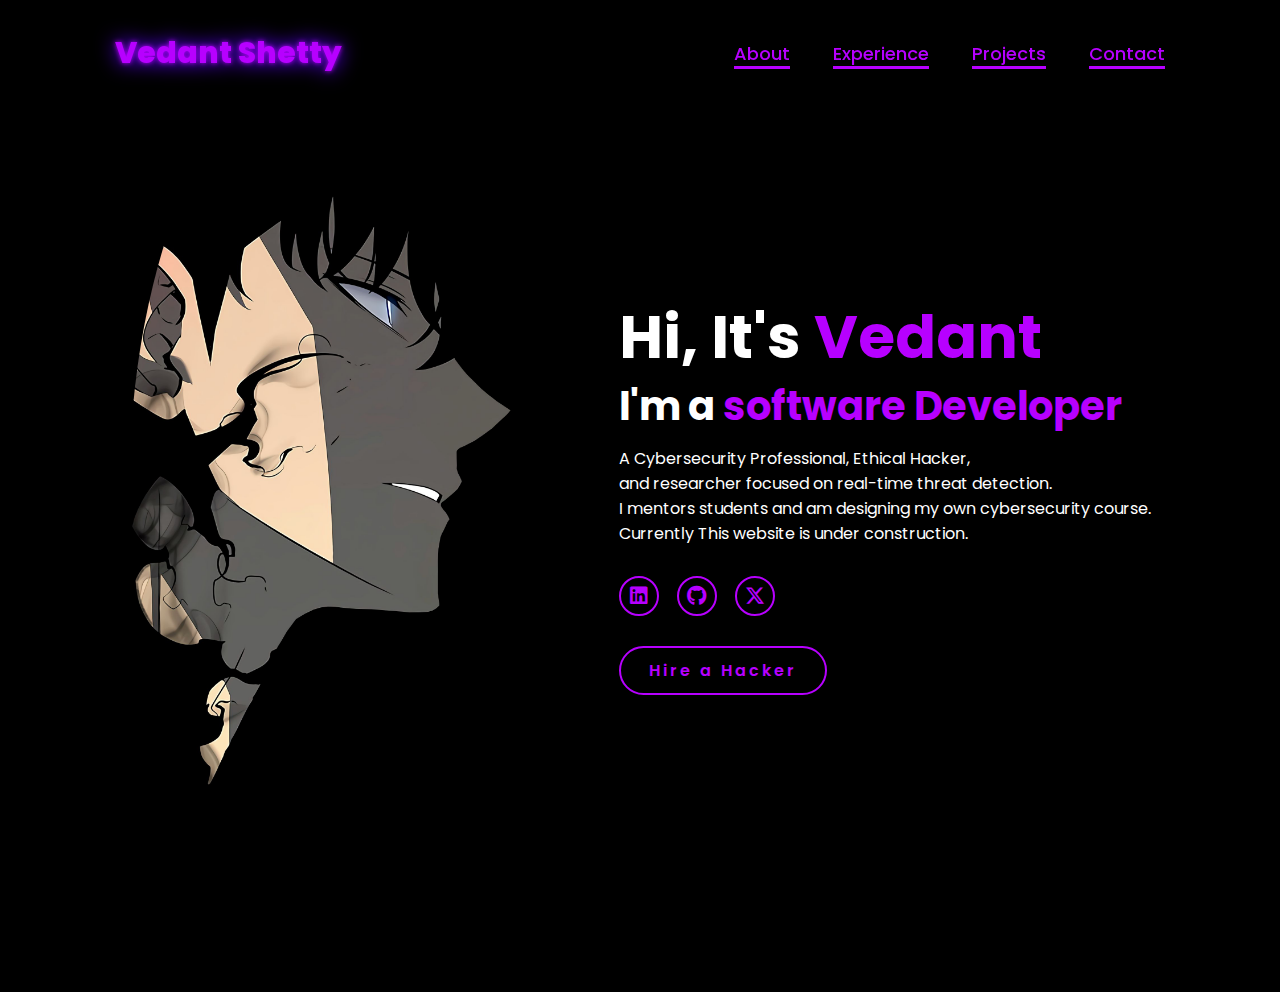
==== commit 38bb3268: "Final v1.0 of resume" ====
--- a/index.html
+++ b/index.html
@@ -3,7 +3,7 @@
 <head>
     <meta charset="UTF-8">
     <meta name="viewport" content="width=device-width, initial-scale=1.0">
-    <link rel="stylesheet" href="ref.css">
+    <link rel="stylesheet" href="https://cdnjs.cloudflare.com/ajax/libs/font-awesome/6.5.2/css/all.min.css">
     <link rel="stylesheet" href="index.css">
     <title>The Lone Ascent</title>
 </head>
@@ -30,9 +30,9 @@
             <p>I mentors students and am designing my own cybersecurity course.</p>
             <p>Currently This website is under construction.</p>
             <div class="social-icons">
-                <a href="#"><i class="fa-brands fa-linkedin"></i></a>
-                <a href="#"><i class="fa-brands fa-github"></i></a>
-                <a href="#"><i class="fa-brands fa-x-twitter"></i></a>
+                <a href="https://www.linkedin.com/in/vedantshetty/"><i class="fa-brands fa-linkedin"></i></a>
+                <a href="https://github.com/vedantshetty27"><i class="fa-brands fa-github"></i></a>
+                <a href="https://x.com/VedantShetty27"><i class="fa-brands fa-x-twitter"></i></a>
             </div>
             <a href="contact.html" class="btn">Hire a Hacker</a>
         </div>
--- a/index.css
+++ b/index.css
@@ -206,7 +206,7 @@
 .typing-text span::before{
     content: "software Developer";
     color: #b700ff;
-    animation: words 20s infinite;
+    animation: words 9s infinite;
 }
 
 .typing-text span::after{
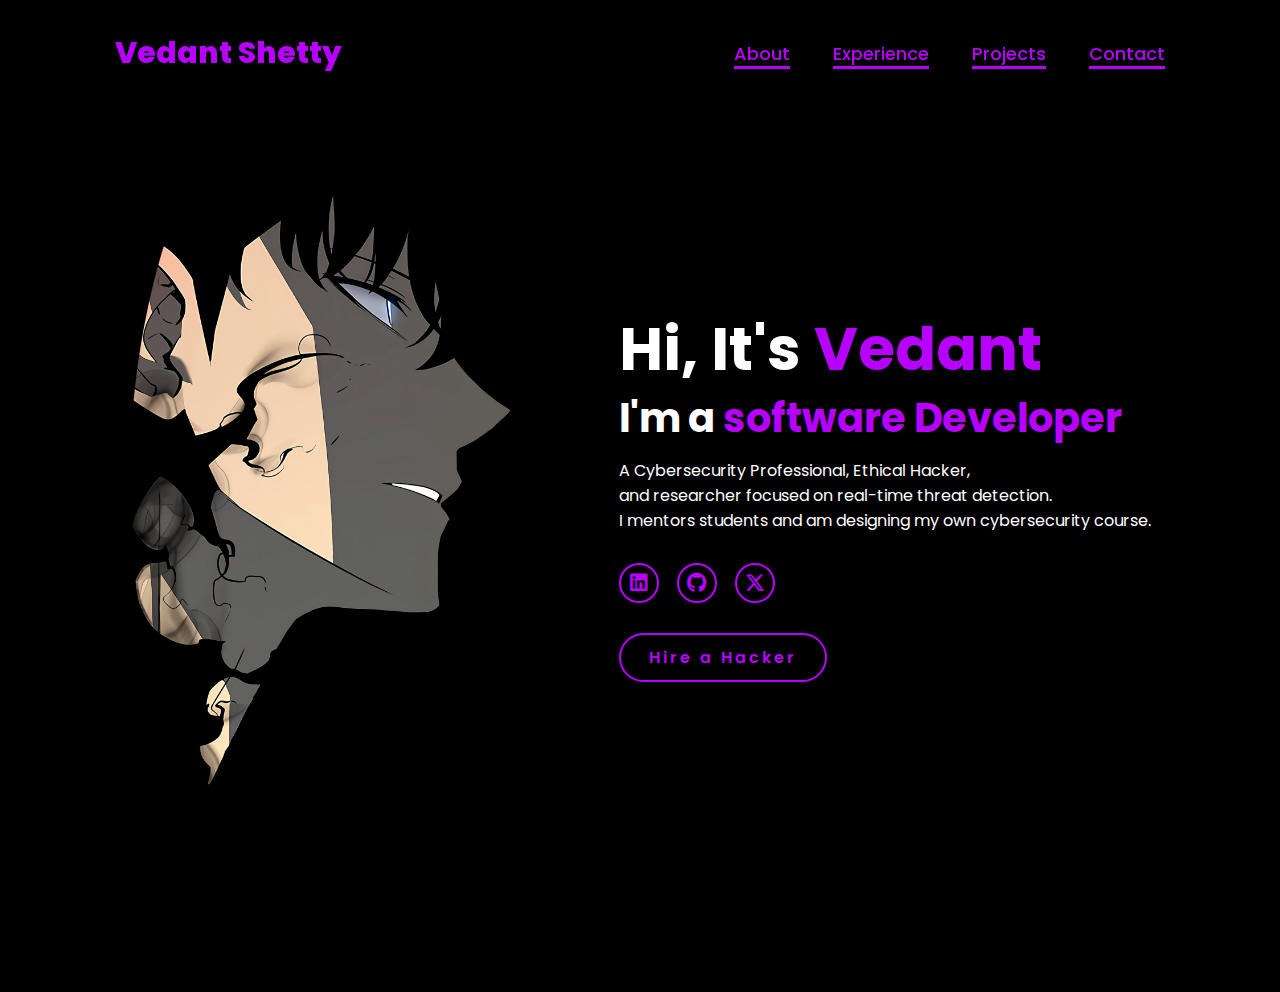
==== commit 1a582ca4: "Update index.html" ====
--- a/index.html
+++ b/index.html
@@ -4,7 +4,7 @@
     <meta charset="UTF-8">
     <meta name="viewport" content="width=device-width, initial-scale=1.0">
     <link rel="stylesheet" href="https://cdnjs.cloudflare.com/ajax/libs/font-awesome/6.5.2/css/all.min.css">
-    <link rel="stylesheet" href="index.css">
+    <link rel="stylesheet" href="style.css">
     <title>The Lone Ascent</title>
 </head>
 <body>
@@ -28,7 +28,6 @@
             <p>A Cybersecurity Professional, Ethical Hacker, </p>
             <p>and researcher focused on real-time threat detection.</p>
             <p>I mentors students and am designing my own cybersecurity course.</p>
-            <p>Currently This website is under construction.</p>
             <div class="social-icons">
                 <a href="https://www.linkedin.com/in/vedantshetty/"><i class="fa-brands fa-linkedin"></i></a>
                 <a href="https://github.com/vedantshetty27"><i class="fa-brands fa-github"></i></a>
--- a/style.css
+++ b/style.css
@@ -0,0 +1,275 @@
+@import url('https://fonts.googleapis.com/css2?family=Poppins:wght@100;200;300;400;500;600&display=swap');
+
+*{
+    margin: 0;
+    padding: 0;
+    box-sizing: border-box;
+    text-decoration: none;
+    border: none;
+    outline: none;
+    font-family: 'Poppins', sans-serif;
+}
+
+html{
+    font-size: 62.5%;
+}
+
+body{
+    width: 100%;
+    height: 100vh;
+    overflow-x: hidden;
+    background-color: black;
+    color: white;
+}
+
+header{
+    margin-top: 20px;
+    position: fixed;
+    top: 0;
+    left: 0;
+    width: 100%;
+    padding: 1rem 9%;
+    background-color: transparent;
+    filter: drop-shadow(10px);
+    display: flex;
+    justify-content: space-between;
+    align-items: center;
+    z-index: 100;
+}
+
+.logo{
+    font-size: 3rem;
+    color: #b700ff;
+    font-weight: 800;
+    cursor: pointer;
+    transition: 0.5s ease;
+}
+
+.logo:hover{
+    transform: scale(1.1);
+}
+
+nav a{
+    font-size: 1.8rem;
+    color: white;
+    margin-left: 4rem;
+    font-weight: 500;
+    transition: 0.3s ease;
+    border-bottom: 3px solid transparent;
+}
+
+nav a:hover,
+nav a.active{
+    color: #b700ff;
+    border-bottom: 3px solid #b700ff;
+}
+
+@media(max-width:995px){
+    nav{
+        position: absolute;
+        display: none;
+        top: 0;
+        right: 0;
+        width: 40%;
+        border-left: 3px solid #b700ff;
+        border-bottom: 3px solid #b700ff;
+        border-bottom-left-radius: 2rem;
+        padding: 1rem solid;
+        background-color: #161616;
+        border-top: 0.1rem solid rgba(0,0,0,0.1);
+    }
+
+    nav.active{
+        display: block;
+    }
+
+    nav a{
+        display: block;
+        font-size: 2rem;
+        margin: 3rem 0;
+    }
+
+    nav a:hover,
+    nav a.active{
+        padding: 1rem;
+        border-radius: 0.5rem;
+        border-bottom: 0.5rem solid #b700ff;
+    }
+}
+
+section{
+    min-height: 100vh;
+    padding: 5rem 9% 5rem;
+}
+
+.home{
+    display: flex;
+    justify-content: center;
+    align-items: center;
+    gap: 8rem;
+    background-color: black;
+}
+
+.home .home-content h1{
+    font-size: 6rem;
+    font-weight: 700;
+    line-height: 1.3;
+}
+
+span{
+    color: #b700ff;
+}
+
+.home-content h3{
+    font-size: 4rem;
+    margin-bottom: 1rem;
+    font-weight: 700;
+}
+
+.home-content p{
+    font-size: 1.6rem;
+}
+
+.home-img{
+    border-radius: 50%;
+}
+
+.home-img img{
+    position: relative;
+    width: 32vw;
+    border-radius: 50%;
+    box-shadow: 0 0 25px solid #b700ff;
+    cursor: pointer;
+    transition: 0.2s linear;
+}
+
+.home-img img:hover{
+    font-size: 1.8rem;
+    font-weight: 500;
+}
+
+.social-icons a{
+    display: inline-flex;
+    justify-content: center;
+    align-items: center;
+    width: 4rem;
+    height: 4rem;
+    background-color: transparent;
+    border: 0.2rem solid #b700ff;
+    font-size: 2rem;
+    border-radius: 50%;
+    margin: 3rem 1.5rem 3rem 0;
+    transition: 0.3s ease;
+    color: #b700ff;
+}
+
+.social-icons a:hover{
+    color: black;
+    transform: scale(1.3) translateY(-5px);
+    background-color: #b700ff;
+    box-shadow: 0  0 25px #b700ff;
+}
+
+.btn{
+    display: inline-block;
+    padding: 1rem 2.8rem;
+    background-color: black;
+    border-radius: 4rem;
+    font-size: 1.6rem;
+    color: #b700ff;
+    letter-spacing: 0.3rem;
+    font-weight: 600;
+    border: 2px solid #b700ff;
+    transition: 0.3s ease;
+    cursor: pointer;
+}
+
+.btn:hover{
+    transform: scale3d(1.03);
+    background-color: #b700ff;
+    color: black;
+    box-shadow: 0 0 25px #b700ff;
+}
+
+.typing-text{
+    font-size: 34px;
+    font-weight: 600;
+    min-width: 280px;
+}
+
+.typing-text span{
+    position: relative;
+}
+
+.typing-text span::before{
+    content: "software Developer";
+    color: #b700ff;
+    animation: words 9s infinite;
+}
+
+.typing-text span::after{
+    content: "";
+    background-color: black;
+    position: absolute;
+    width: calc(100% + 8px);
+    height: 100%;
+    border-left: 3px solid black;
+    right: -8;
+    animation: cursor 0.6s infinite;
+}
+
+.company-link {
+    color: #b700ff; /* Purple color */
+    text-decoration: underline; /* Underline the text */
+}
+
+.company-link:hover {
+    color: #a200e2; /* Slightly different purple on hover */
+}
+
+@keyframes cursor{
+    to{
+        border-left: 3px solid #b700ff;
+    }
+}
+
+@keyframes words{
+    0%, 25%{
+        content: "Ethical Hacker";
+    }
+    26%, 50%{
+        content: "Researcher";
+    }
+    51%, 75%{
+        content: "Mentor";
+    }
+    76%, 100%{
+        content: "Entrepreneurial";
+    }
+}
+
+@media (max-width: 1000px){
+    .home{
+        gap: 4rem;
+    }
+}
+
+@media(max-width:995px){
+    .home{
+        flex-direction: column;
+        margin: 5rem 4rem;
+    }
+
+    .home .home-content h3{
+        font-size: 2.5rem;
+    }
+
+    .home-content h1{
+        font-size: 5rem;
+    }
+
+    .home-img img{
+        width: 70vw;
+        margin-top: 4rem;
+    }
+}